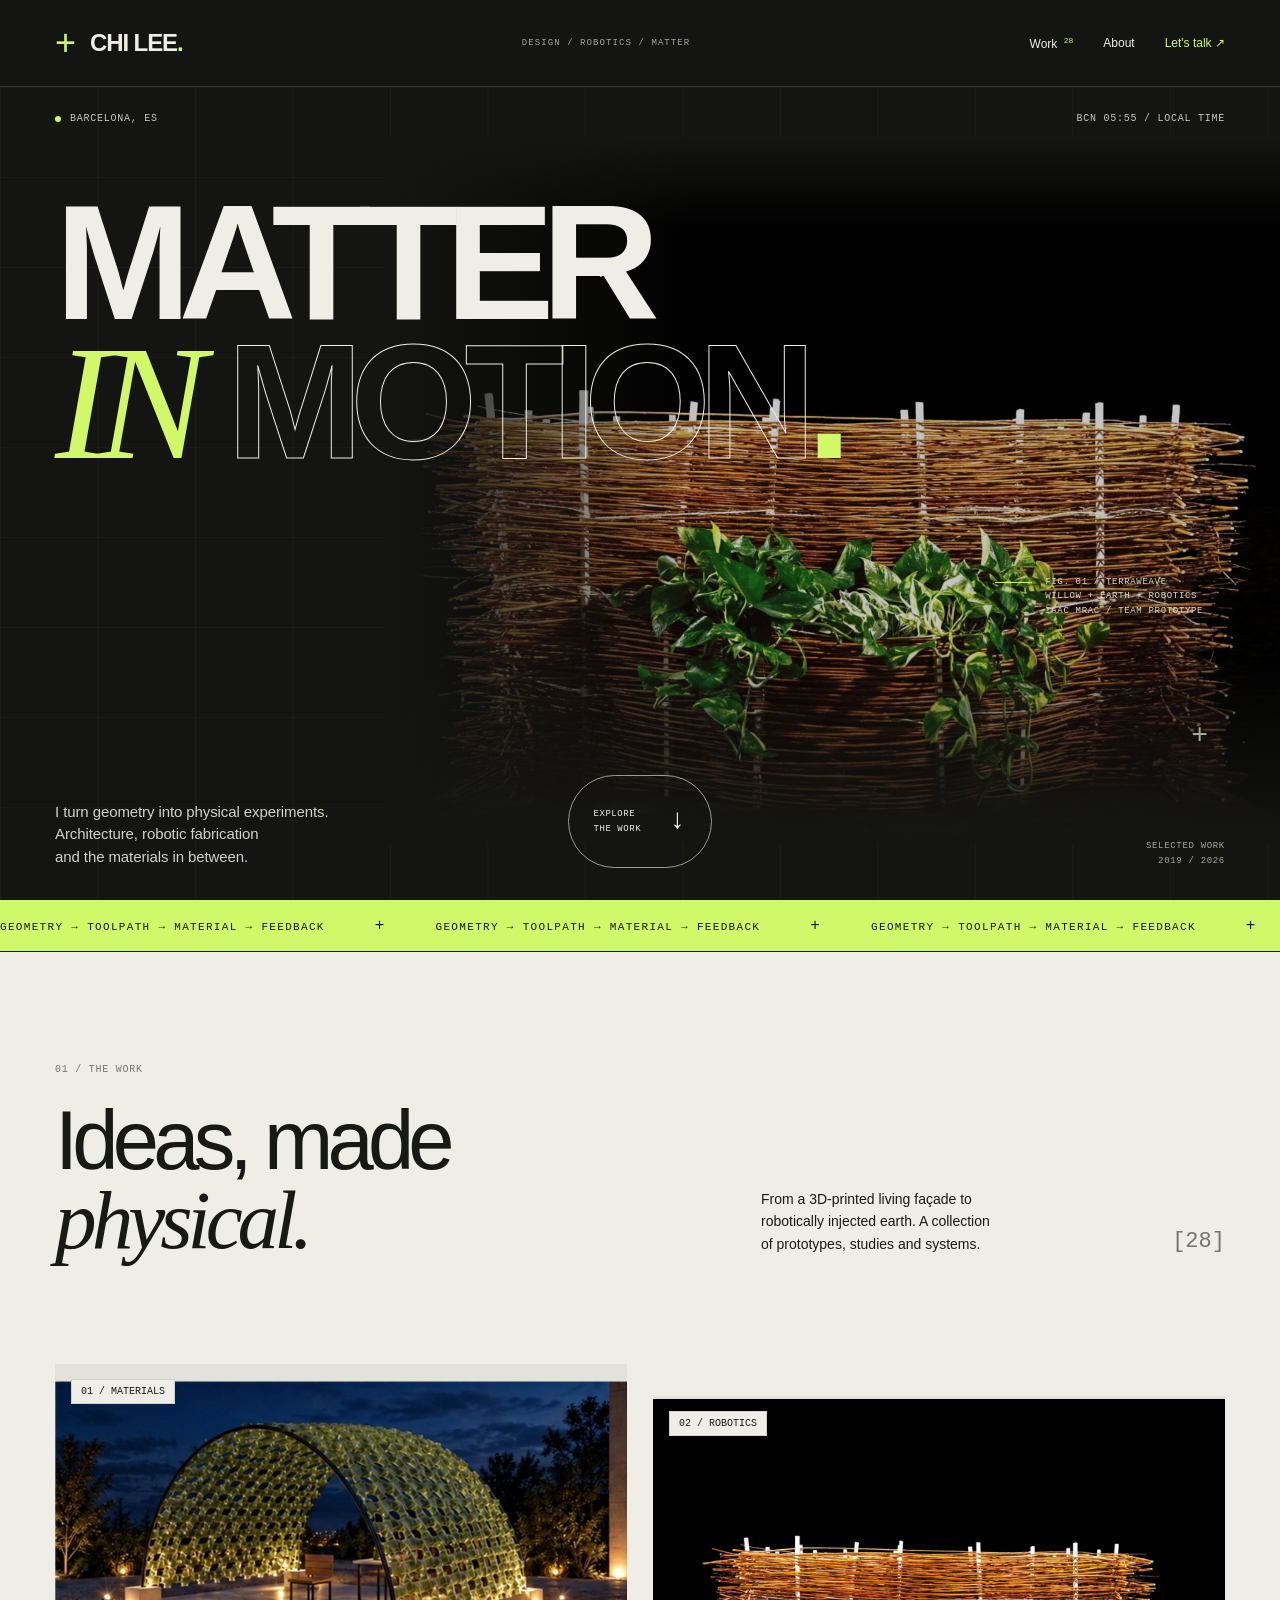
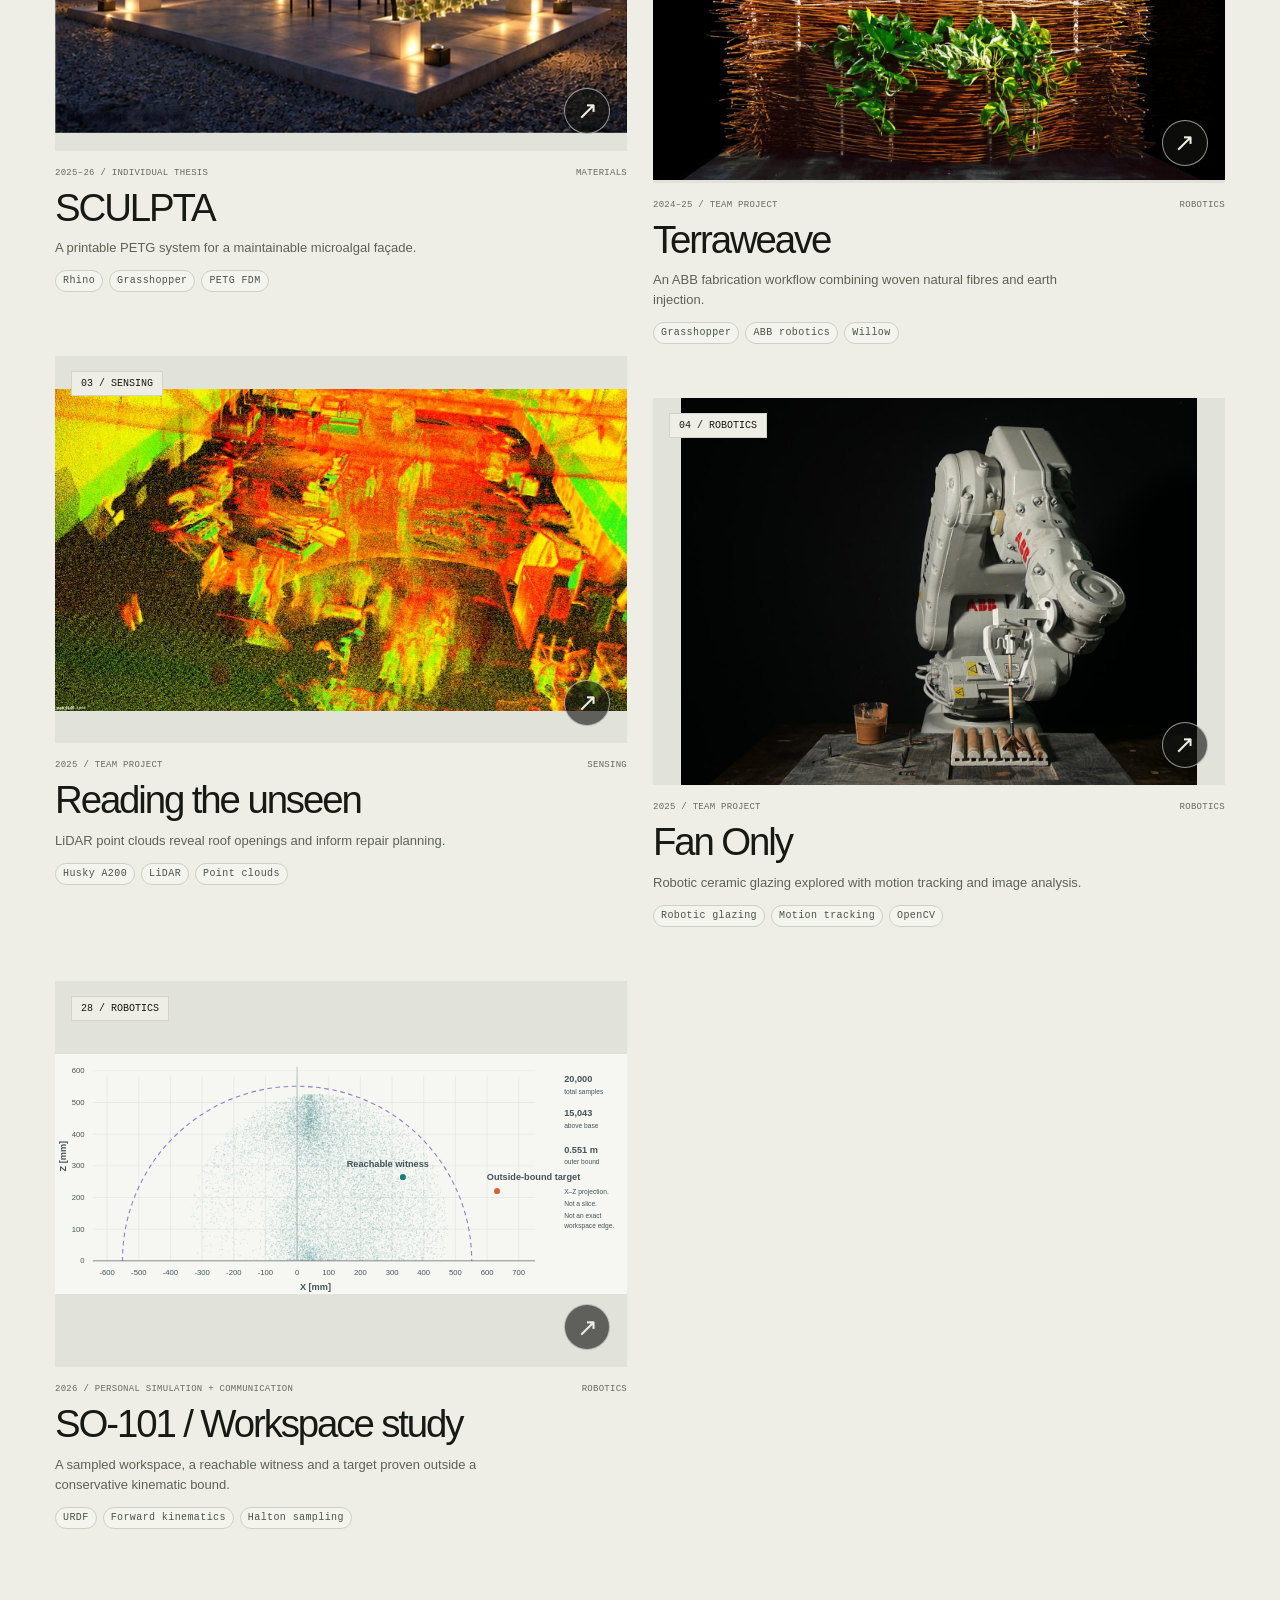
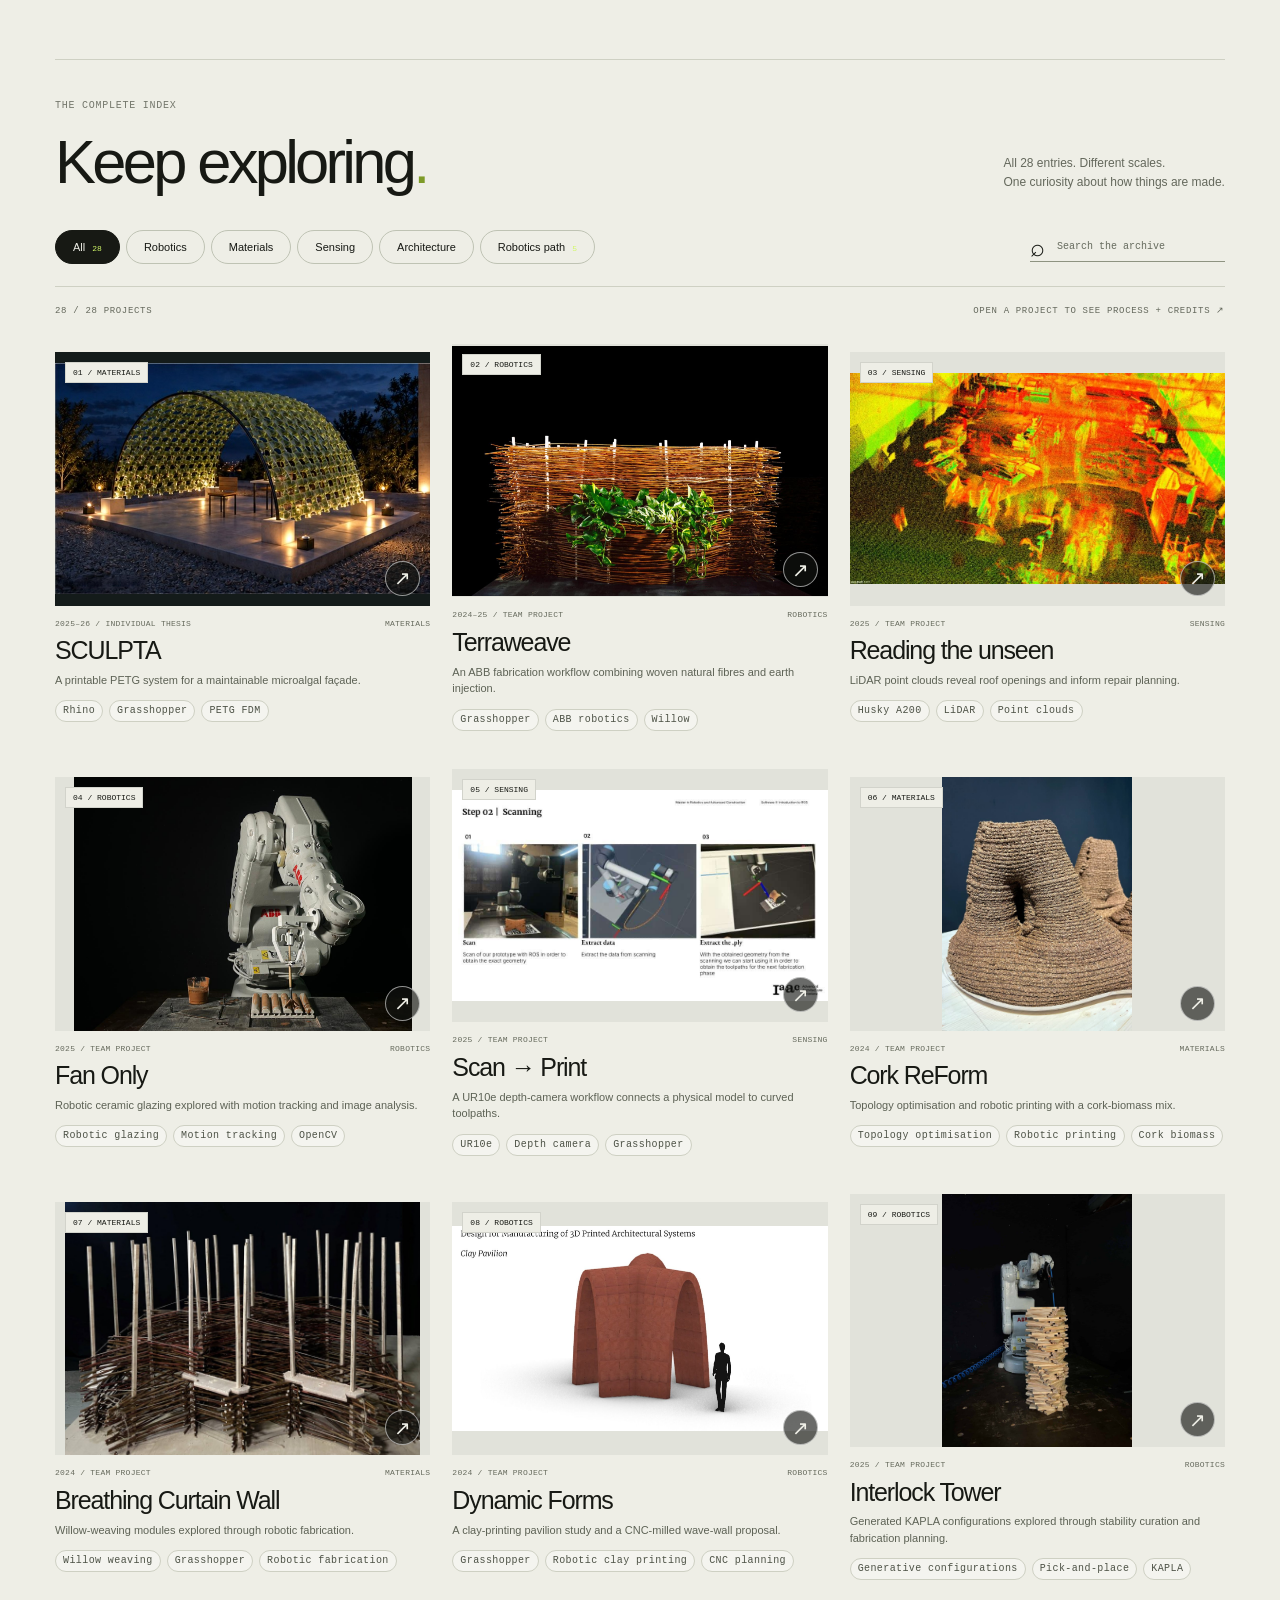
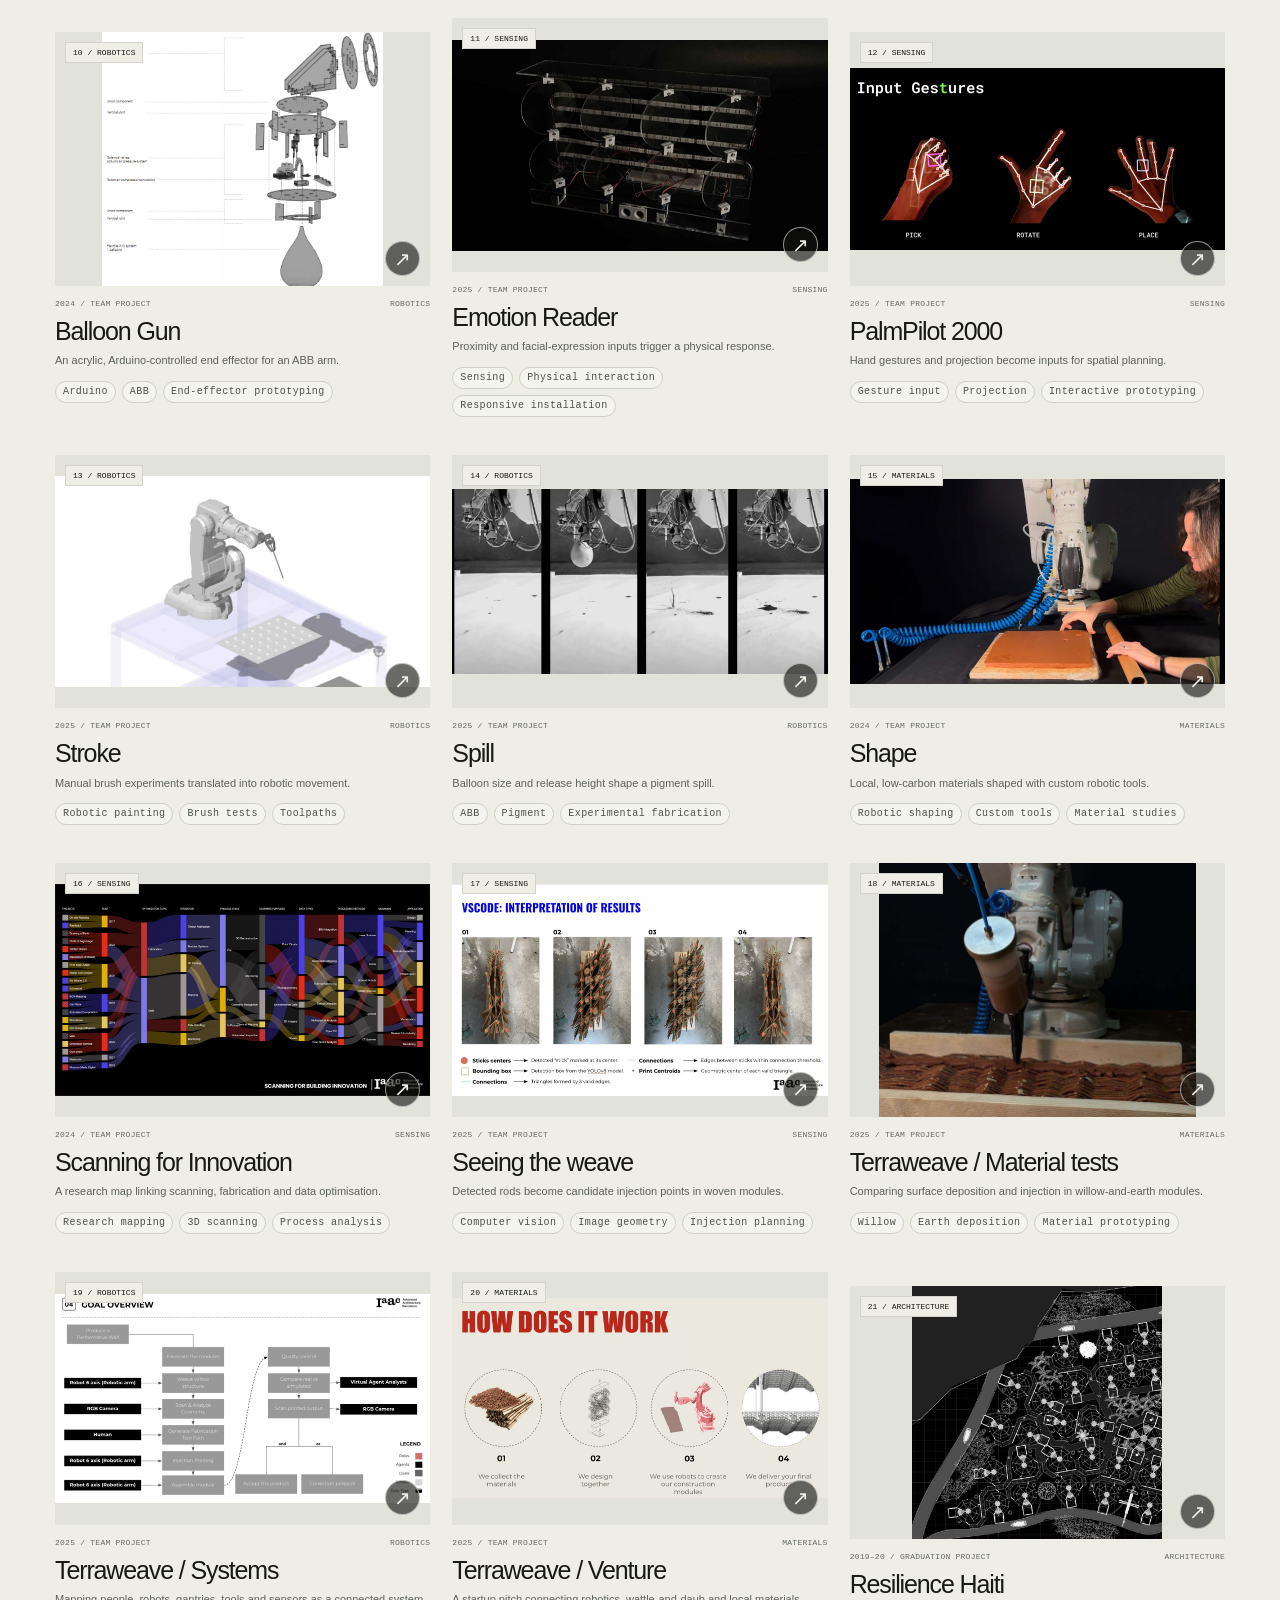
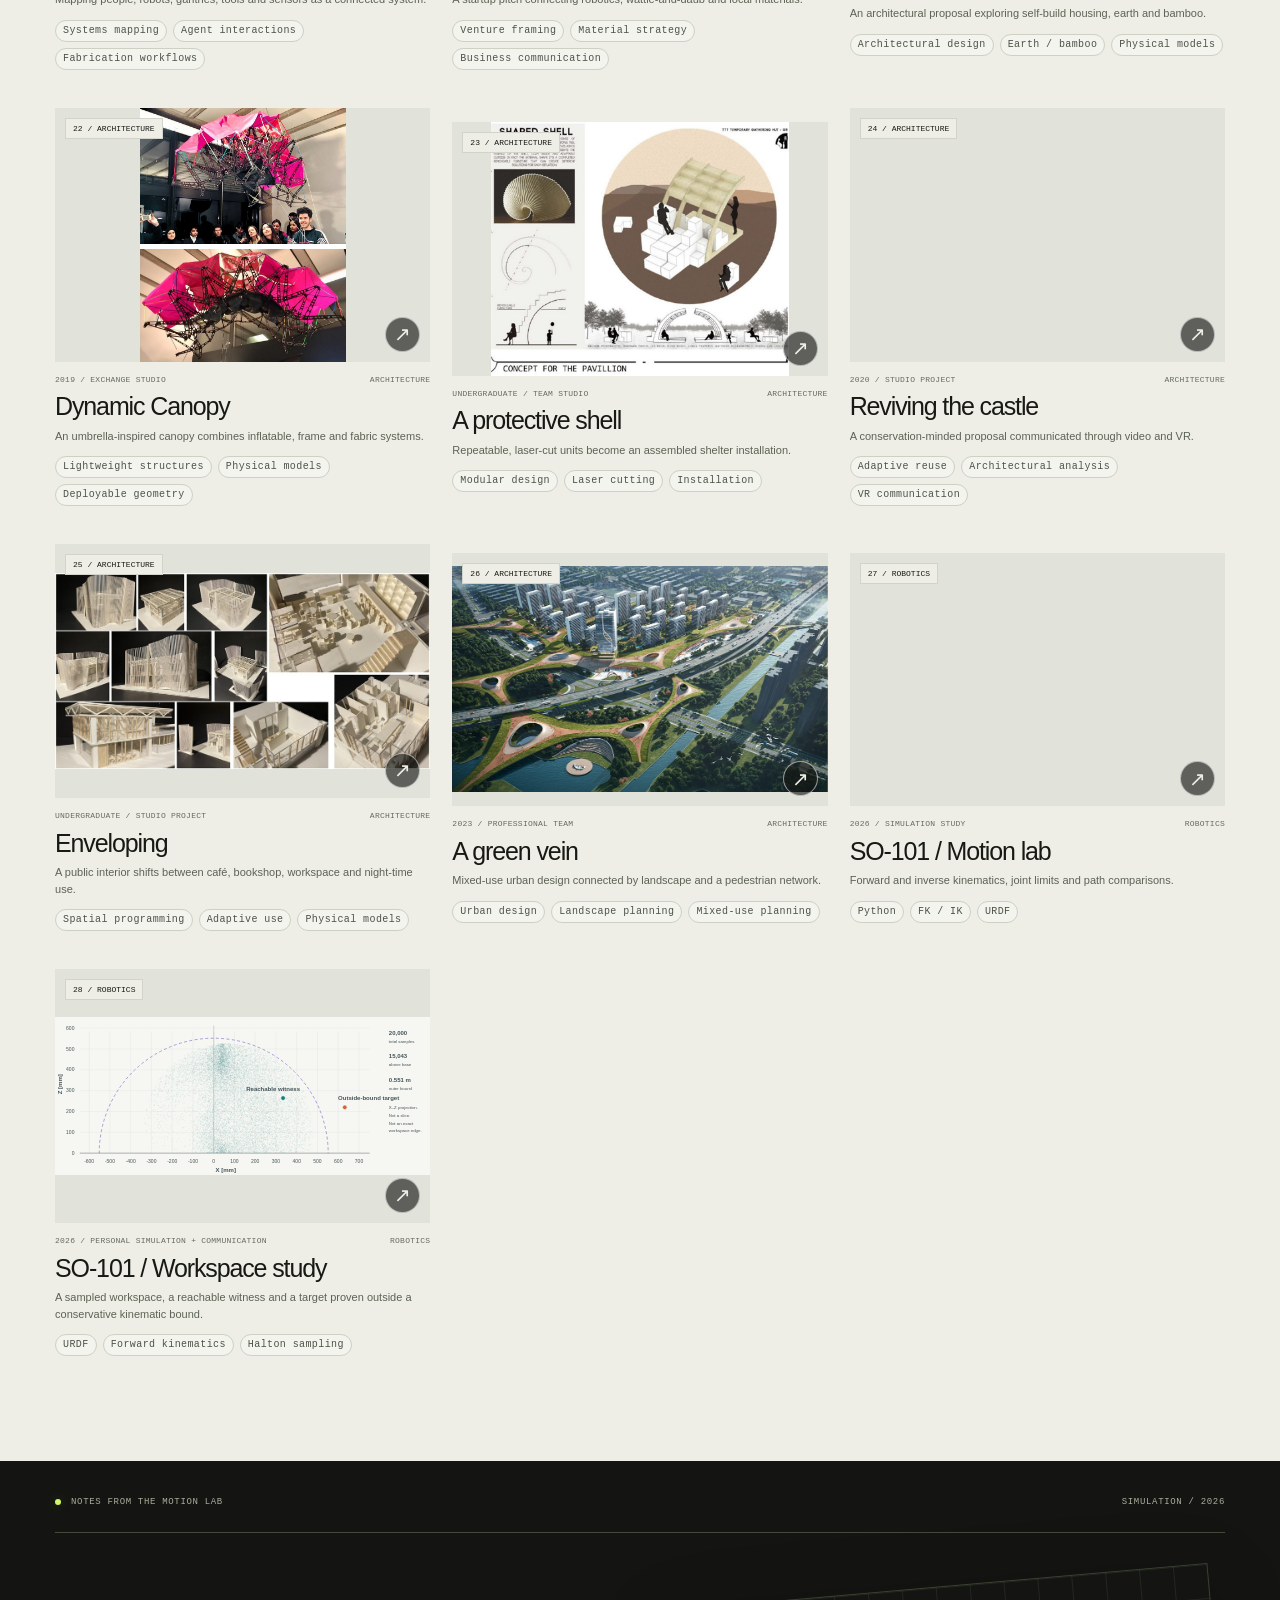
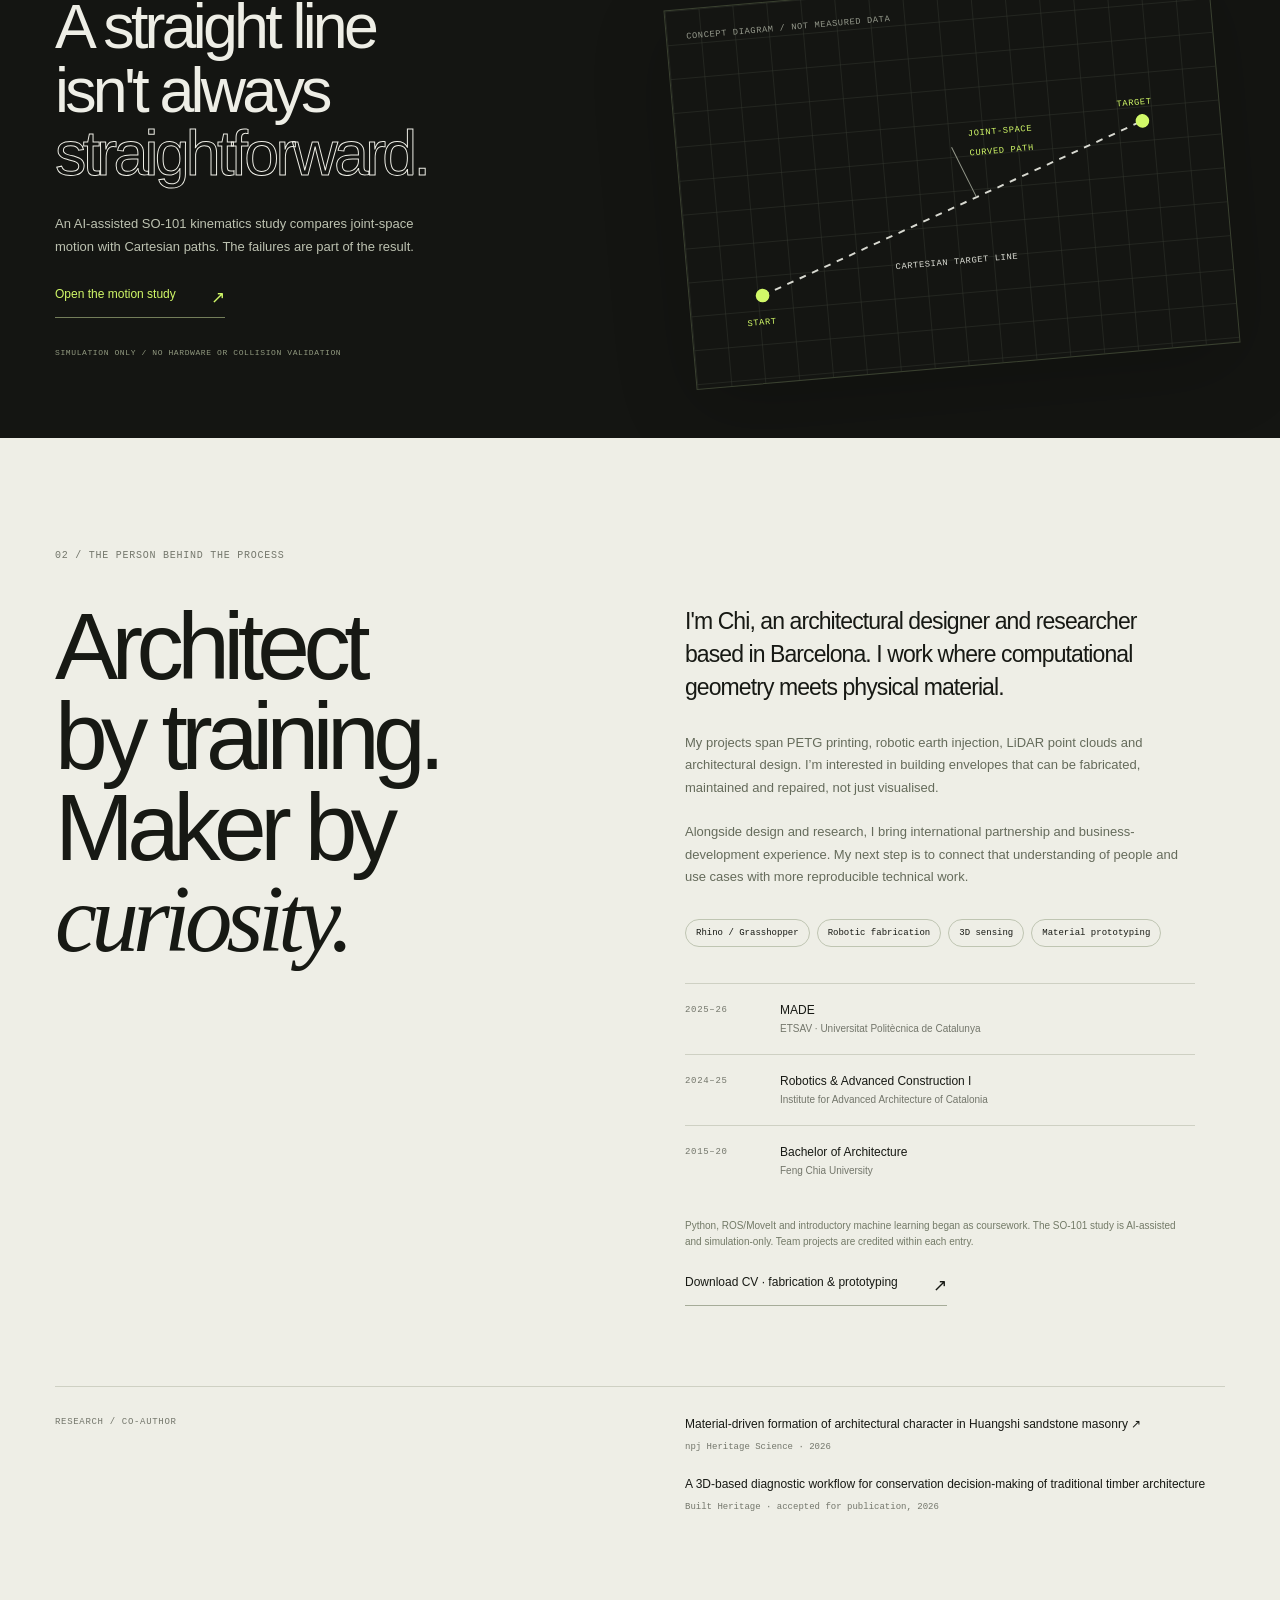
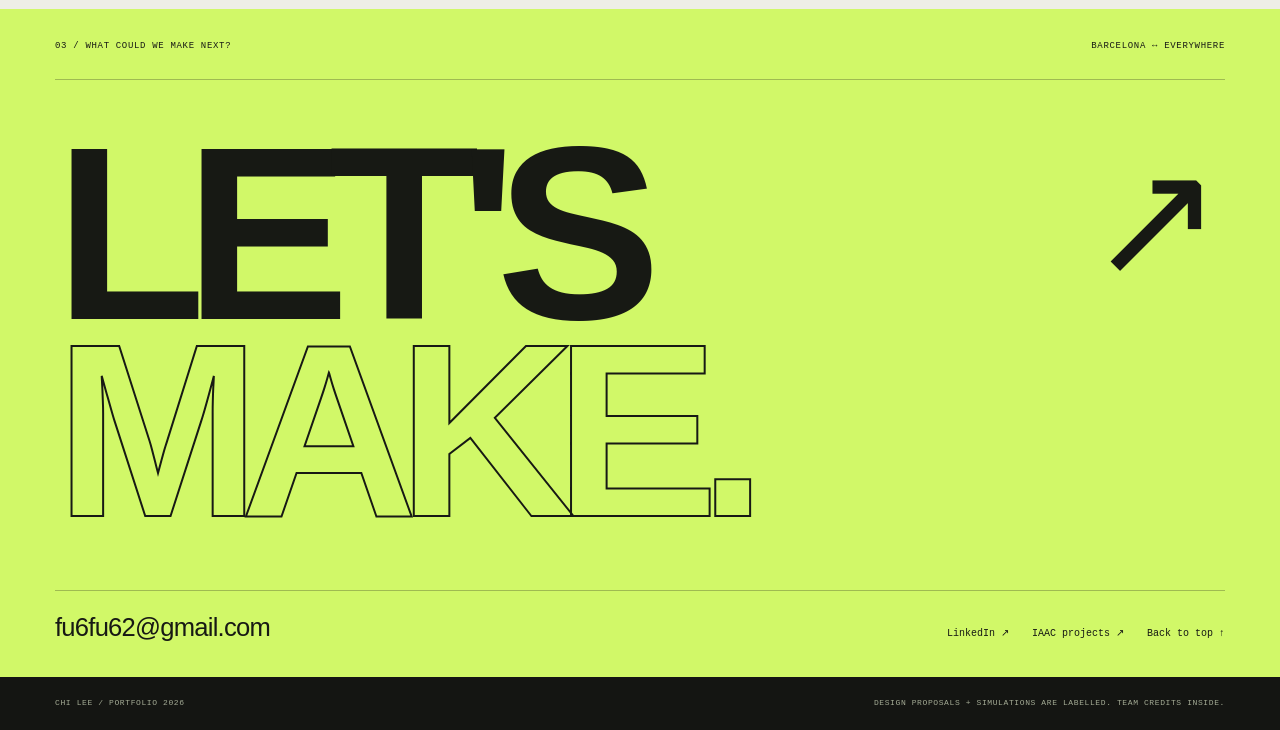
==== preview-v11.html @ 968db52f "Add v11 layout preview (not live)" ====
<!doctype html>
<html lang="en">
<head><meta name="robots" content="noindex">
<meta charset="utf-8">
<meta name="viewport" content="width=device-width,initial-scale=1">
<meta name="theme-color" content="#141512">
<meta name="description" content="Chi Lee is a Barcelona-based architectural designer and researcher working across robotic fabrication, computational design, 3D sensing and material experiments.">
<title>Chi Lee | Matter in Motion</title>
<link rel="icon" href="assets/favicon.svg" type="image/svg+xml">
<link rel="stylesheet" href="style-v11.css">
<script src="projects.js" defer></script>
<script src="app-v11.js" defer></script>
</head>
<body>
<a class="skip" href="#work">Skip to projects</a>
<header class="site-header">
<a class="wordmark" href="#top" aria-label="Chi Lee, back to top"><span class="brand-mark" aria-hidden="true">+</span> CHI LEE<span class="brand-dot">.</span></a>
<span class="header-discipline">DESIGN / ROBOTICS / MATTER</span>
<nav aria-label="Main navigation"><a href="#work">Work <sup>28</sup></a><a href="#about">About</a><a href="#contact" class="nav-contact">Let's talk <span aria-hidden="true">↗</span></a></nav>
</header>
<main>
<section class="hero" id="top" aria-labelledby="hero-title">
<div class="hero-grid" aria-hidden="true"></div>
<div class="hero-topline mono"><span><i class="status-dot"></i> BARCELONA, ES</span><span id="local-clock">COMPUTATIONAL / PHYSICAL</span></div>
<div class="hero-visual"><img src="assets/tw_model.jpg" alt="Terraweave physical prototype: woven willow scaffold filled with earthen deposits" fetchpriority="high" width="1600" height="1066"><span class="image-cross cross-a" aria-hidden="true">+</span><span class="image-cross cross-b" aria-hidden="true">+</span></div>
<h1 id="hero-title">MATTER<br><span class="hero-middle">IN</span> <span class="outline-type">MOTION</span><span class="title-point">.</span></h1>
<div class="hero-caption mono"><span class="caption-rule"></span><span>FIG. 01 / TERRAWEAVE<br>WILLOW + EARTH + ROBOTICS<br>IAAC MRAC / TEAM PROTOTYPE</span></div>
<div class="hero-bottom"><p>I turn geometry into physical experiments.<br>Architecture, robotic fabrication<br>and the materials in between.</p><a class="round-link" href="#work" aria-label="Explore selected work"><span>EXPLORE<br>THE WORK</span><span class="round-arrow" aria-hidden="true">↓</span></a><span class="hero-index mono">SELECTED WORK<br>2019 / 2026</span></div>
</section>
<div class="ticker" aria-hidden="true"><div>GEOMETRY → TOOLPATH → MATERIAL → FEEDBACK <span>+</span> GEOMETRY → TOOLPATH → MATERIAL → FEEDBACK <span>+</span> GEOMETRY → TOOLPATH → MATERIAL → FEEDBACK <span>+</span></div></div>
<section class="work-section" id="work" aria-labelledby="work-title">
<div class="section-heading"><div><span class="section-kicker mono">01 / THE WORK</span><h2 id="work-title">Ideas, made<br><span class="serif-word">physical.</span></h2></div><p>From a 3D-printed living façade to<br>robotically injected earth. A collection<br>of prototypes, studies and systems.</p><span class="section-number" aria-hidden="true">[28]</span></div>
<div class="featured-grid" id="featured-grid" aria-label="Featured projects"></div>
<div class="archive-heading"><div><span class="section-kicker mono">THE COMPLETE INDEX</span><h3>Keep exploring<span class="acid-text">.</span></h3></div><p>All 28 entries. Different scales.<br>One curiosity about how things are made.</p></div>
<div class="archive-toolbar"><div class="filters" role="group" aria-label="Filter projects by discipline"><button type="button" data-filter="All" aria-pressed="true">All <span>28</span></button><button type="button" data-filter="Robotics" aria-pressed="false">Robotics</button><button type="button" data-filter="Materials" aria-pressed="false">Materials</button><button type="button" data-filter="Sensing" aria-pressed="false">Sensing</button><button type="button" data-filter="Architecture" aria-pressed="false">Architecture</button><button type="button" data-filter="RoboticsPath" aria-pressed="false">Robotics path <span>5</span></button></div><label class="search"><span aria-hidden="true">⌕</span><span class="sr-only">Search project titles, tools or descriptions</span><input id="project-search" type="search" placeholder="Search the archive" autocomplete="off"></label></div>
<div class="result-meta mono"><span id="result-count" role="status" aria-live="polite">28 PROJECTS</span><span>OPEN A PROJECT TO SEE PROCESS + CREDITS ↗</span></div>
<div class="archive-grid" id="archive-grid" aria-label="All projects"></div><p class="empty-state" id="empty-state" hidden>No matching projects. Try a different material, tool or title.</p>
</section>
<section class="lab-section" aria-labelledby="lab-title"><div class="lab-top mono"><span><i class="status-dot"></i> NOTES FROM THE MOTION LAB</span><span>SIMULATION / 2026</span></div><div class="lab-layout"><div><h2 id="lab-title">A straight line<br>isn't always<br><span class="outline-type">straightforward.</span></h2><p>An AI-assisted SO-101 kinematics study compares joint-space motion with Cartesian paths. The failures are part of the result.</p><button class="text-link light-link" type="button" data-project="so101">Open the motion study <span aria-hidden="true">↗</span></button><span class="lab-note mono">SIMULATION ONLY / NO HARDWARE OR COLLISION VALIDATION</span></div><div class="lab-graphic"><svg viewBox="0 0 560 390" role="img" aria-labelledby="motion-graphic-title"><title id="motion-graphic-title">Illustrative comparison of a curved path and a straight target path, not measured robot data</title><defs><pattern id="lab-grid" width="35" height="35" patternUnits="userSpaceOnUse"><path d="M 35 0 L 0 0 0 35" fill="none" stroke="#32362d" stroke-width="1"/></pattern></defs><rect width="560" height="390" fill="url(#lab-grid)"/><path d="M75 300 Q240 40 480 155" fill="none" stroke="#d1f868" stroke-width="3" class="draw-path"/><path d="M75 300 L480 155" fill="none" stroke="#d8d9d1" stroke-width="2" stroke-dasharray="7 7"/><circle cx="75" cy="300" r="7" fill="#d1f868"/><circle cx="480" cy="155" r="7" fill="#d1f868"/><text x="57" y="330" fill="#d1f868">START</text><text x="455" y="138" fill="#d1f868">TARGET</text><path d="M282 165 L303 218" fill="none" stroke="#94988b" stroke-width="1"/><text x="300" y="155" fill="#d1f868">JOINT-SPACE</text><text x="300" y="175" fill="#d1f868">CURVED PATH</text><text x="214" y="285" fill="#d8d9d1">CARTESIAN TARGET LINE</text><text x="20" y="30" fill="#94988b">CONCEPT DIAGRAM / NOT MEASURED DATA</text></svg></div></div></section>
<section class="about-section" id="about" aria-labelledby="about-title"><span class="section-kicker mono">02 / THE PERSON BEHIND THE PROCESS</span><div class="about-layout"><h2 id="about-title">Architect<br>by training.<br>Maker by<br><span class="serif-word">curiosity.</span></h2><div class="about-copy"><p class="about-lead">I'm Chi, an architectural designer and researcher based in Barcelona. I work where computational geometry meets physical material.</p><p>My projects span PETG printing, robotic earth injection, LiDAR point clouds and architectural design. I’m interested in building envelopes that can be fabricated, maintained and repaired, not just visualised.</p><p>Alongside design and research, I bring international partnership and business-development experience. My next step is to connect that understanding of people and use cases with more reproducible technical work.</p><div class="method-tags"><span>Rhino / Grasshopper</span><span>Robotic fabrication</span><span>3D sensing</span><span>Material prototyping</span></div><div class="education"><div><span class="mono">2025–26</span><span>MADE<br><small>ETSAV · Universitat Politècnica de Catalunya</small></span></div><div><span class="mono">2024–25</span><span>Robotics & Advanced Construction I<br><small>Institute for Advanced Architecture of Catalonia</small></span></div><div><span class="mono">2015–20</span><span>Bachelor of Architecture<br><small>Feng Chia University</small></span></div></div><p class="scope-note">Python, ROS/MoveIt and introductory machine learning began as coursework. The SO-101 study is AI-assisted and simulation-only. Team projects are credited within each entry.</p><a class="text-link" href="downloads/Chi-Lee-CV.pdf" download="Chi-Lee-CV.pdf">Download CV · fabrication & prototyping <span aria-hidden="true">↗</span></a></div></div><div class="research-line"><span class="mono">RESEARCH / CO-AUTHOR</span><div><a href="https://doi.org/10.1038/s40494-026-02897-7" target="_blank" rel="noopener noreferrer">Material-driven formation of architectural character in Huangshi sandstone masonry <span aria-hidden="true">↗</span></a><small>npj Heritage Science · 2026</small><p>A 3D-based diagnostic workflow for conservation decision-making of traditional timber architecture</p><small>Built Heritage · accepted for publication, 2026</small></div></div></section>
<section class="contact-section" id="contact" aria-labelledby="contact-title"><div class="contact-top mono"><span>03 / WHAT COULD WE MAKE NEXT?</span><span>BARCELONA ↔ EVERYWHERE</span></div><a href="mailto:fu6fu62@gmail.com" class="contact-title" id="contact-title">LET'S<br><span class="contact-outline">MAKE.</span><span class="contact-arrow" aria-hidden="true">↗</span></a><div class="contact-bottom"><a href="mailto:fu6fu62@gmail.com">fu6fu62@gmail.com</a><div><a href="https://www.linkedin.com/in/chi-l-589166229/" target="_blank" rel="noopener noreferrer">LinkedIn ↗</a><a href="https://blog.iaac.net/user/chi.lee/" target="_blank" rel="noopener noreferrer">IAAC projects ↗</a><a href="#top">Back to top ↑</a></div></div></section>
</main>
<footer class="site-footer mono"><span>CHI LEE / PORTFOLIO 2026</span><span>DESIGN PROPOSALS + SIMULATIONS ARE LABELLED. TEAM CREDITS INSIDE.</span></footer>
<dialog id="project-dialog" role="dialog" aria-modal="true" class="project-dialog" aria-labelledby="dialog-title"><div class="dialog-nav"><span class="mono" id="dialog-index">PROJECT / 01</span><div><button id="project-prev" type="button" aria-label="Previous project">←</button><button id="project-next" type="button" aria-label="Next project">→</button><button id="dialog-close" type="button" aria-label="Close project">CLOSE <span aria-hidden="true">×</span></button></div></div><article id="project-content"></article></dialog>
<noscript><div class="noscript-note">This portfolio's searchable project catalogue uses JavaScript. You can also <a href="https://blog.iaac.net/user/chi.lee/">browse the IAAC project archive</a>.</div></noscript>
<dialog id="image-viewer" class="image-viewer" aria-labelledby="viewer-title"><div class="viewer-layout"><header class="viewer-toolbar"><h2 id="viewer-title">FULL IMAGE</h2><div class="viewer-actions"><button type="button" id="viewer-zoom" aria-pressed="false">Zoom in</button><a id="viewer-original" href="#" target="_blank" rel="noopener">Open image ↗</a><button type="button" id="viewer-close" aria-label="Close full image">Close ×</button></div></header><div id="viewer-stage" class="viewer-stage"><img id="viewer-image" alt=""></div><p class="viewer-caption"><span id="viewer-caption"></span><br><span class="viewer-hint">Full source image · Zoom to inspect details · Escape to close</span></p></div></dialog>
</body>
</html>
---- style-v11.css ----
@charset "UTF-8";
:root{--ink:#171914;--paper:#eeeee6;--muted:#73766b;--line:#ced0c3;--acid:#d1f868;--dark:#141512;--mono:'SFMono-Regular',Consolas,'Liberation Mono',monospace;--sans:Arial,Helvetica,sans-serif;--pad:clamp(22px,4.3vw,82px)}
*{box-sizing:border-box}html{scroll-behavior:smooth;scroll-padding-top:86px}body{margin:0;background:var(--paper);color:var(--ink);font-family:var(--sans);-webkit-font-smoothing:antialiased}body.modal-open{overflow:hidden}button,input,a{-webkit-tap-highlight-color:transparent}button,input{font:inherit}button,a{touch-action:manipulation}button{cursor:pointer}a{color:inherit;text-decoration:none}button{color:inherit}img{display:block;max-width:100%}button:focus-visible,a:focus-visible,input:focus-visible{outline:3px solid #709b17;outline-offset:5px}.mono{font-family:var(--mono);font-size:10px;line-height:1.6;letter-spacing:.075em}.sr-only{position:absolute;width:1px;height:1px;margin:-1px;padding:0;border:0;overflow:hidden;clip:rect(0,0,0,0);white-space:nowrap}.skip{position:fixed;left:20px;top:-60px;z-index:1000;padding:15px;background:var(--acid)}.skip:focus{top:15px}
.site-header{position:relative;z-index:20;display:flex;align-items:center;justify-content:space-between;padding:22px var(--pad);height:87px;color:var(--paper);background:var(--dark);border-bottom:1px solid #34362e}.wordmark{font-weight:800;font-size:24px;letter-spacing:-1.1px;display:flex;align-items:center;gap:7px}.brand-mark{font-size:36px;font-weight:400;line-height:.6;margin-right:8px;color:var(--acid)}.brand-dot{color:var(--acid);margin-left:-7px}.header-discipline{font-family:var(--mono);font-size:9px;letter-spacing:.12em;color:#a4a798}.site-header nav{display:flex;align-items:center;gap:30px;font-size:12px}.site-header nav a{position:relative;padding:5px 0}.site-header nav a:after{content:'';position:absolute;left:0;right:0;bottom:-3px;height:1px;background:currentColor;transform:scaleX(0);transform-origin:left;transition:transform .25s}.site-header nav a:hover:after{transform:scaleX(1)}.site-header sup{font-family:var(--mono);color:var(--acid);font-size:8px;top:-.5em;margin-left:3px}.nav-contact{color:var(--acid)}
.hero{position:relative;isolation:isolate;min-height:720px;height:calc(100svh - 87px);max-height:1080px;overflow:hidden;background:var(--dark);color:var(--paper);padding:24px var(--pad) 32px;display:flex;flex-direction:column}.hero-grid{position:absolute;inset:0;z-index:-3;background-image:linear-gradient(to right,#999d7b0d 1px,transparent 1px),linear-gradient(to bottom,#999d7b0b 1px,transparent 1px);background-size:calc((100vw - var(--pad)*2)/12) 90px;pointer-events:none}.hero-topline{display:flex;justify-content:space-between;color:#c6c9bb;position:relative;z-index:3}.hero-topline>span:first-child{display:flex;align-items:center;gap:9px}.status-dot{display:inline-block;width:6px;height:6px;background:var(--acid);border-radius:50%;box-shadow:0 0 12px #d1f86830}.hero-visual{position:absolute;z-index:-2;width:74%;height:87%;right:-4%;top:6%;overflow:hidden}.hero-visual:after{content:'';position:absolute;inset:0;background:linear-gradient(90deg,var(--dark),transparent 33%),linear-gradient(0deg,var(--dark),transparent 27%,transparent 87%,var(--dark));pointer-events:none}.hero-visual img{width:100%;height:100%;object-fit:cover;object-position:60% center;filter:brightness(.78) saturate(.75);mix-blend-mode:screen;animation:image-arrive 1.3s ease both}.image-cross{position:absolute;z-index:2;font-family:var(--mono);font-weight:300;font-size:28px;color:#a5ad8d}.cross-a{top:17%;left:22%}.cross-b{bottom:13%;right:13%}.hero h1{font-size:clamp(86px,12.8vw,207px);line-height:.85;font-weight:700;letter-spacing:-.08em;margin:clamp(58px,7.3vh,100px) 0 0;max-width:100%;position:relative;z-index:1;animation:type-arrive .9s cubic-bezier(.2,.7,.1,1) both}.hero-middle{color:var(--acid);font-family:Georgia,'Times New Roman',serif;font-weight:400;letter-spacing:-.075em;font-style:italic}.outline-type{-webkit-text-stroke:1px var(--paper);color:transparent}.title-point{color:var(--acid);margin-left:.02em}.hero-caption{display:flex;gap:13px;align-items:flex-start;position:absolute;right:6%;top:60%;font-size:9px;color:#d8dacd;z-index:2}.caption-rule{height:1px;width:37px;background:var(--acid);margin-top:7px}.hero-bottom{position:relative;margin-top:auto;display:grid;grid-template-columns:1fr 1fr 1fr;align-items:end;padding-top:44px;z-index:3}.hero-bottom p{margin:0;font-size:15px;line-height:1.5;letter-spacing:-.1px;color:#d1d3c7}.round-link{display:flex;justify-content:space-between;align-items:center;justify-self:center;gap:28px;padding:23px 25px;border:1px solid #9a9e88;border-radius:60px;font-family:var(--mono);font-size:9px;line-height:1.6;letter-spacing:.06em;transition:background .25s,color .25s,transform .25s}.round-link:hover{background:var(--acid);color:var(--ink);border-color:var(--acid);transform:translateY(-4px)}.round-arrow{font-size:28px}.hero-index{justify-self:end;text-align:right;font-size:9px;color:#a4a798}.ticker{background:var(--acid);border-top:1px solid var(--acid);border-bottom:1px solid var(--ink);overflow:hidden;padding:16px 0;white-space:nowrap;font-family:var(--mono);font-size:11px;letter-spacing:.12em}.ticker>div{width:max-content;animation:marquee 32s linear infinite}.ticker span{padding:0 42px;font-size:16px}
.work-section{padding:110px var(--pad) 105px}.section-heading{display:grid;grid-template-columns:1fr 1fr auto;gap:35px;align-items:end;margin-bottom:52px}.section-kicker{display:block;color:var(--muted);margin-bottom:23px}.section-heading h2{font-size:clamp(53px,6.5vw,104px);font-weight:500;letter-spacing:-.07em;line-height:.95;margin:0}.serif-word{font-family:Georgia,'Times New Roman',serif;font-style:italic;font-weight:400;letter-spacing:-.06em}.section-heading p{font-size:14px;line-height:1.6;margin:0 0 5px;justify-self:center}.section-number{font-family:var(--mono);font-size:22px;color:var(--muted);align-self:end;padding-bottom:6px}.featured-grid{display:grid;grid-template-columns:1fr 1fr;gap:54px 26px}.project-card{border:0;padding:0;background:none;text-align:left;width:100%;display:block}.project-card .card-media{position:relative;overflow:hidden;background:#dedfd4;aspect-ratio:1.48}.project-card .card-media img{width:100%;height:100%;object-fit:cover;transition:transform .7s cubic-bezier(.2,.65,.2,1),filter .7s}.project-card:hover .card-media img{transform:scale(1.045)}.project-card:focus-visible{outline-offset:7px}.featured-grid .project-card:nth-child(2){margin-top:84px}.featured-grid .project-card:nth-child(3){margin-top:-84px}.featured-grid .project-card:first-child .card-media{aspect-ratio:1.13}.featured-grid .project-card:nth-child(2) .card-media{aspect-ratio:1.48}.featured-grid .project-card:nth-child(3) .card-media{aspect-ratio:1.48}.featured-grid .project-card:nth-child(4) .card-media{aspect-ratio:1.13}.card-index{position:absolute;left:16px;top:15px;font-family:var(--mono);font-size:10px;background:var(--paper);padding:6px 9px;border:1px solid #17191420;color:var(--ink)}.card-open{position:absolute;right:17px;bottom:17px;border:1px solid #ffffff8c;border-radius:50%;width:46px;height:46px;display:grid;place-items:center;background:#141512a1;color:var(--paper);font-size:25px;transition:background .25s,color .25s,transform .25s}.project-card:hover .card-open{background:var(--acid);border-color:var(--acid);color:var(--ink);transform:rotate(45deg)}.card-meta{display:flex;justify-content:space-between;gap:12px;font-family:var(--mono);font-size:9px;letter-spacing:.03em;text-transform:uppercase;color:#666a5d;margin:15px 0 7px;line-height:1.6}.card-title{font-size:clamp(26px,3vw,45px);font-weight:500;letter-spacing:-.055em;line-height:1.1;margin:0}.card-description{font-size:13px;line-height:1.55;margin:9px 0 0;max-width:440px;color:#5d6255}.featured-grid .project-card[data-project="anomaly-detection"] img{object-position:center}.archive-heading{display:flex;justify-content:space-between;align-items:end;margin:130px 0 38px;border-top:1px solid var(--line);padding-top:38px}.archive-heading h3{font-size:clamp(35px,4.8vw,64px);font-weight:500;line-height:1;letter-spacing:-.06em;margin:0}.archive-heading .section-kicker{margin-bottom:17px}.archive-heading p{font-size:12px;line-height:1.6;color:#64685c;margin:0}.acid-text{color:#7e9b29}.archive-toolbar{display:flex;justify-content:space-between;gap:20px;align-items:center;padding-bottom:22px;border-bottom:1px solid var(--line)}.filters{display:flex;gap:6px;flex-wrap:wrap}.filters button{border:1px solid #bfc3b4;border-radius:40px;background:transparent;padding:10px 17px;font-size:11px;transition:background .2s,color .2s,border-color .2s;white-space:nowrap}.filters button:hover{border-color:var(--ink)}.filters button[aria-pressed="true"]{background:var(--ink);color:var(--paper);border-color:var(--ink)}.filters button span{font-family:var(--mono);font-size:8px;margin-left:4px;color:var(--acid)}.search{display:flex;align-items:center;gap:10px;border-bottom:1px solid #8e9381;padding:8px 0;min-width:180px}.search>span:first-child{font-size:25px;line-height:12px}.search input{border:0;background:transparent;width:170px;font-family:var(--mono);font-size:10px;outline-offset:8px;border-radius:0;color:var(--ink)}.search input::placeholder{color:#666b5e}.result-meta{display:flex;justify-content:space-between;color:#64685c;font-size:9px;margin:17px 0 25px;gap:15px}.archive-grid{display:grid;grid-template-columns:repeat(3,minmax(0,1fr));gap:38px 22px}.archive-grid .card-title{font-size:25px;letter-spacing:-.045em}.archive-grid .card-description{font-size:11px;line-height:1.5;margin-top:7px}.archive-grid .card-media{aspect-ratio:1.48}.archive-grid .card-meta{font-size:8px;margin-top:12px}.archive-grid .card-open{width:35px;height:35px;font-size:20px;right:10px;bottom:10px}.archive-grid .card-index{font-size:8px;top:10px;left:10px;padding:5px 7px}.empty-state{padding:60px 0;color:var(--muted)}.empty-state[hidden]{display:none}
.lab-section{background:var(--dark);color:var(--paper);padding:34px var(--pad) 70px;overflow:hidden}.lab-top{display:flex;justify-content:space-between;border-bottom:1px solid #45493c;padding-bottom:23px;color:#a9ae9b;font-size:9px;gap:20px}.lab-top>span:first-child{display:flex;align-items:center;gap:10px}.lab-layout{display:grid;grid-template-columns:1.05fr 1fr;gap:50px;align-items:center;margin-top:53px}.lab-layout h2{font-size:clamp(38px,4.9vw,76px);font-weight:500;letter-spacing:-.06em;line-height:1.02;margin:0 0 27px}.lab-layout p{font-size:13px;line-height:1.7;color:#bdc2b1;max-width:360px;margin-bottom:26px}.text-link{padding:0 0 9px;background:none;border:0;border-bottom:1px solid #a6ac99;display:inline-flex;justify-content:space-between;gap:35px;font-size:12px;transition:gap .2s}.text-link:hover{gap:48px}.text-link>span{font-size:17px}.light-link{color:var(--acid);border-color:#747e5a}.lab-note{display:block;margin-top:29px;font-size:8px;color:#929a80}.lab-graphic{transform:rotate(-5deg);border:1px solid #3a4130;box-shadow:0 20px 80px #0003}.lab-graphic svg{display:block;width:100%;height:auto}.lab-graphic text{font-family:var(--mono);font-size:9px;letter-spacing:.07em}.draw-path{stroke-dasharray:700;stroke-dashoffset:700;animation:draw-line 5s ease-in-out infinite}
.about-section{padding:110px var(--pad) 75px}.about-layout{display:grid;grid-template-columns:1fr 1fr;gap:90px;align-items:start;margin-top:37px}.about-layout h2{font-size:clamp(58px,7.4vw,112px);line-height:.96;font-weight:500;letter-spacing:-.07em;margin:0}.about-copy{max-width:510px;padding-top:4px}.about-copy p{font-size:13px;line-height:1.75;color:#656b5b;margin:0 0 21px}.about-copy .about-lead{font-size:23px;line-height:1.45;color:var(--ink);letter-spacing:-.04em;margin-bottom:27px}.method-tags{display:flex;gap:7px;flex-wrap:wrap;margin:30px 0 36px}.method-tags span{font-family:var(--mono);font-size:9px;border:1px solid #bfc5b2;border-radius:30px;padding:8px 10px}.education>div{display:grid;grid-template-columns:80px 1fr;gap:15px;border-top:1px solid var(--line);padding:17px 0;font-size:12px;line-height:1.5}.education .mono{font-size:9px;color:var(--muted);padding-top:2px}.education small{font-size:10px;color:var(--muted)}.about-copy .scope-note{font-size:10px;line-height:1.6;color:#737a67;margin:22px 0}.research-line{border-top:1px solid var(--line);display:grid;grid-template-columns:1fr 1fr;gap:90px;margin-top:80px;padding-top:28px}.research-line>.mono{font-size:9px;color:var(--muted)}.research-line a,.research-line p{font-size:12px;line-height:1.6;display:block;margin:0}.research-line a:hover{text-decoration:underline;text-underline-offset:4px}.research-line small{font-family:var(--mono);display:block;font-size:9px;color:var(--muted);margin:7px 0 20px;line-height:1.5}
.contact-section{background:var(--acid);padding:30px var(--pad) 35px;position:relative;overflow:hidden}.contact-top{display:flex;justify-content:space-between;border-bottom:1px solid #17191445;padding-bottom:25px;font-size:9px;gap:20px}.contact-title{display:block;position:relative;font-size:clamp(112px,19.3vw,300px);font-weight:700;letter-spacing:-.085em;line-height:.8;padding:55px 0 60px;max-width:100%}.contact-outline{color:transparent;-webkit-text-stroke:2px var(--ink);transition:color .35s}.contact-title:hover .contact-outline{color:var(--ink)}.contact-arrow{position:absolute;right:2%;top:15%;font-size:.65em;font-weight:400;transition:transform .35s}.contact-title:hover .contact-arrow{transform:translate(9px,-9px)}.contact-bottom{display:flex;justify-content:space-between;align-items:end;border-top:1px solid #17191445;padding-top:22px;gap:30px}.contact-bottom>a{font-size:clamp(15px,2vw,26px);letter-spacing:-.03em}.contact-bottom>div{display:flex;gap:23px;font-family:var(--mono);font-size:10px;line-height:1.6}.contact-bottom a:hover{text-decoration:underline;text-underline-offset:5px}.site-footer{display:flex;justify-content:space-between;padding:20px var(--pad);font-size:8px;background:var(--dark);color:#a5ac96;gap:25px;line-height:1.6}
.project-dialog{width:100%;height:100%;max-width:100%;max-height:100%;padding:0;margin:0;border:0;background:var(--paper);color:var(--ink);overflow-y:auto;overscroll-behavior:contain}.project-dialog::backdrop{background:#111c;backdrop-filter:blur(8px)}.dialog-nav{position:sticky;top:0;z-index:3;background:#eeeEE6f5;backdrop-filter:blur(15px);border-bottom:1px solid var(--line);padding:15px var(--pad);display:flex;justify-content:space-between;align-items:center}.dialog-nav>.mono{color:var(--muted);font-size:9px}.dialog-nav>div{display:flex;gap:7px}.dialog-nav button{min-width:38px;height:38px;border:1px solid #b9bfaa;background:none;font-size:17px}.dialog-nav #dialog-close{font-family:var(--mono);font-size:9px;padding:0 15px;display:flex;gap:16px;align-items:center}.dialog-nav #dialog-close span{font-family:var(--sans);font-size:25px;line-height:1}.dialog-nav button:hover{background:var(--ink);border-color:var(--ink);color:var(--acid)}.case-header{padding:65px var(--pad) 43px}.case-meta{display:flex;gap:13px;align-items:center;flex-wrap:wrap;font-family:var(--mono);font-size:9px;letter-spacing:.05em;text-transform:uppercase;color:var(--muted);margin-bottom:26px}.scope-badge{display:inline-block;background:var(--acid);color:var(--ink);padding:6px 9px}.case-header h2{font-size:clamp(49px,8.5vw,130px);font-weight:500;letter-spacing:-.065em;line-height:.97;margin:0;max-width:1200px;overflow-wrap:anywhere}.case-subtitle{font-size:clamp(18px,2.4vw,32px);font-family:Georgia,'Times New Roman',serif;font-style:italic;letter-spacing:-.025em;margin:22px 0 0;line-height:1.3}.case-cover{margin:0 var(--pad);background:#dce0d0}.case-cover img{width:100%;max-height:76vh;object-fit:contain}.case-cover figcaption,.case-gallery figcaption{font-family:var(--mono);font-size:9px;line-height:1.7;color:#666e59;padding:13px 0;background:var(--paper)}.case-body{padding:60px var(--pad) 65px;display:grid;grid-template-columns:1fr 1.25fr;gap:70px;max-width:1500px}.case-aside .mono{color:var(--muted);font-size:9px}.case-aside h3{font-size:34px;letter-spacing:-.045em;line-height:1.17;font-weight:500;margin:16px 0 32px;max-width:410px}.case-aside .method-tags{max-width:400px}.case-details h3{font-family:var(--mono);font-size:9px;letter-spacing:.075em;font-weight:400;text-transform:uppercase;margin:0 0 12px;color:#737a66}.case-details p{font-size:14px;line-height:1.8;margin:0 0 28px;max-width:650px}.case-details .case-boundary{background:#e0e4d5;border-left:3px solid #819b49;padding:18px 20px;margin-top:7px}.case-boundary h3{color:#4b5933}.case-boundary p{font-size:12px;line-height:1.75;margin:0}.case-team{border-top:1px solid var(--line);padding-top:22px;margin-top:27px}.case-team p{font-size:12px;color:#666e59;line-height:1.7}.case-links{display:flex;gap:25px;flex-wrap:wrap;margin-top:24px}.case-gallery{display:grid;grid-template-columns:1fr 1fr;align-items:start;gap:40px 25px;padding:0 var(--pad) 80px}.case-gallery figure{margin:0;background:#dce0d0}.case-gallery img{width:100%;max-height:650px;object-fit:contain}.case-gallery figure:only-child{grid-column:1/-1;max-width:100%}.case-bottom{border-top:1px solid var(--line);padding:30px var(--pad) 45px;display:flex;justify-content:space-between;gap:25px}.case-bottom button{border:0;background:none;text-align:left;padding:0;font-size:28px;letter-spacing:-.045em;max-width:75%}.case-bottom button span{display:block;font-family:var(--mono);font-size:9px;letter-spacing:.05em;color:var(--muted);margin-bottom:8px}.case-bottom>span{font-size:36px;align-self:center}.noscript-note{padding:30px var(--pad);border:2px solid var(--ink)}
@keyframes marquee{to{transform:translateX(-33.333%)}}@keyframes type-arrive{from{opacity:0;transform:translateY(26px)}to{opacity:1;transform:translateY(0)}}@keyframes image-arrive{from{opacity:0;transform:scale(1.035)}to{opacity:1;transform:scale(1)}}@keyframes draw-line{0%,10%{stroke-dashoffset:700}60%,85%{stroke-dashoffset:0}100%{stroke-dashoffset:700}}
@media(min-width:1600px){.hero-visual{right:0;width:71%}.hero h1{font-size:12.5vw}.hero-caption{right:9%;top:61%}.work-section,.about-section{max-width:1900px;margin-inline:auto}}
@media(max-width:1000px){.header-discipline{display:none}.hero{min-height:650px}.hero h1{font-size:13.1vw;margin-top:85px}.hero-visual{width:90%;right:-18%;height:85%;top:5%}.hero-caption{right:7%;top:63%}.hero-bottom p{font-size:12px}.hero-index{font-size:8px}.section-heading{grid-template-columns:1fr 1fr}.section-number{display:none}.section-heading p{justify-self:end}.archive-toolbar{align-items:flex-start;flex-direction:column}.search{min-width:100%}.search input{width:100%}.archive-grid{grid-template-columns:repeat(2,minmax(0,1fr))}.lab-layout{gap:30px;grid-template-columns:1fr 1fr}.lab-layout h2{font-size:4.8vw}.about-layout,.research-line{gap:45px}.about-copy .about-lead{font-size:20px}.contact-bottom>div{gap:15px}.case-body{gap:40px}}
@media(max-width:650px){:root{--pad:22px}.site-header{height:72px;padding-block:18px}.wordmark{font-size:21px}.brand-mark{font-size:30px;margin-right:4px}.site-header nav{gap:18px;font-size:10px}.nav-contact{display:none}.hero{height:calc(92svh - 72px);min-height:620px;max-height:830px;padding-top:18px;padding-bottom:28px}.hero-topline{font-size:8px}.hero-topline #local-clock{font-size:7px}.hero h1{font-size:16.1vw;line-height:.96;letter-spacing:-.075em;margin-top:58px;max-width:100%}.hero h1 .outline-type{display:block;font-size:15.6vw;line-height:.93}.hero h1 .hero-middle{display:inline-block;margin-top:2px}.title-point{position:absolute;left:86%;bottom:0;font-size:14vw}.hero-visual{width:122%;height:74%;right:-42%;top:15%}.hero-visual img{filter:brightness(.65) saturate(.75);object-position:center}.hero-visual:after{background:linear-gradient(90deg,var(--dark),transparent 45%),linear-gradient(0deg,var(--dark),transparent 28%,transparent 85%,var(--dark))}.hero-caption{top:auto;bottom:150px;right:7%;font-size:7px}.caption-rule{width:18px}.hero-bottom{grid-template-columns:1fr auto;gap:15px;padding-top:90px}.hero-bottom p{font-size:12px;line-height:1.6}.hero-index{display:none}.round-link{padding:17px 18px;gap:17px;font-size:7px}.round-arrow{font-size:21px}.ticker{font-size:9px;padding:12px 0}.ticker span{padding:0 22px}.work-section{padding-top:65px;padding-bottom:70px}.section-heading{display:block;margin-bottom:32px}.section-kicker{font-size:8px;margin-bottom:19px}.section-heading h2{font-size:61px}.section-heading p{font-size:12px;margin-top:25px;line-height:1.5}.featured-grid{grid-template-columns:1fr;gap:30px}.featured-grid .project-card:nth-child(n){margin-top:0}.featured-grid .project-card:nth-child(n) .card-media{aspect-ratio:1.36}.featured-grid .project-card:first-child .card-media{aspect-ratio:1.16}.card-title{font-size:34px}.card-meta{font-size:8px;margin-top:13px}.card-description{font-size:12px}.archive-heading{margin-top:68px;padding-top:26px;display:block;margin-bottom:25px}.archive-heading h3{font-size:41px}.archive-heading p{margin-top:17px;font-size:11px}.filters{gap:5px}.filters button{padding:9px 12px;font-size:10px}.archive-toolbar{gap:18px}.result-meta{font-size:8px}.result-meta>span:last-child{display:none}.archive-grid{gap:27px 13px}.archive-grid .card-title{font-size:20px;line-height:1.1}.archive-grid .card-meta{display:block;font-size:7px;line-height:1.5}.archive-grid .card-meta>span:last-child{display:block;color:#777d6b;margin-top:2px}.archive-grid .card-description{font-size:10px;line-height:1.45}.archive-grid .card-index{font-size:7px;padding:4px 6px;left:7px;top:7px}.archive-grid .card-open{width:28px;height:28px;right:7px;bottom:7px;font-size:17px}.archive-grid .card-media{aspect-ratio:1.1}.lab-section{padding-top:25px;padding-bottom:47px}.lab-top{font-size:7px;gap:10px}.lab-top>span:last-child{display:none}.lab-layout{grid-template-columns:1fr;margin-top:35px;gap:35px}.lab-layout h2{font-size:clamp(30px,6.7vw,43px);line-height:1.08}.lab-layout p{font-size:12px;max-width:100%}.lab-graphic{transform:rotate(-3deg);margin:5px 7px}.lab-note{font-size:7px;line-height:1.8}.about-section{padding-top:63px;padding-bottom:45px}.about-layout{grid-template-columns:1fr;gap:35px;margin-top:27px}.about-layout h2{font-size:68px;line-height:.96}.about-copy .about-lead{font-size:22px}.about-copy p{font-size:12px}.method-tags{margin-top:24px;margin-bottom:28px}.method-tags span{font-size:8px}.education>div{grid-template-columns:66px 1fr;gap:15px}.research-line{grid-template-columns:1fr;gap:18px;margin-top:45px;padding-top:23px}.research-line>.mono{font-size:8px}.research-line a,.research-line p{font-size:11px}.research-line small{font-size:8px}.contact-section{padding-top:22px;padding-bottom:27px}.contact-top{font-size:7px;line-height:1.7}.contact-top>span:last-child{display:none}.contact-title{font-size:25vw;padding-top:37px;padding-bottom:40px}.contact-outline{-webkit-text-stroke:1px var(--ink)}.contact-arrow{right:0;top:22%;font-size:.6em}.contact-bottom{display:block;padding-top:18px}.contact-bottom>a{font-size:20px}.contact-bottom>div{font-size:9px;justify-content:space-between;gap:10px;margin-top:25px}.site-footer{display:block;font-size:7px;padding-block:17px}.site-footer>span{display:block}.site-footer>span:last-child{margin-top:6px;font-size:6px}.dialog-nav{padding-block:12px}.dialog-nav>.mono{font-size:8px}.dialog-nav button{min-width:34px;height:34px}.dialog-nav #dialog-close{font-size:8px;padding-inline:10px;gap:10px}.case-header{padding-top:38px;padding-bottom:28px}.case-meta{font-size:8px;gap:9px;margin-bottom:20px}.case-header h2{font-size:49px}.case-subtitle{font-size:21px;margin-top:16px}.case-cover img{max-height:55vh}.case-cover figcaption,.case-gallery figcaption{font-size:8px;line-height:1.6;padding-block:10px}.case-body{grid-template-columns:1fr;gap:16px;padding-top:32px;padding-bottom:35px}.case-aside h3{font-size:28px;margin-bottom:20px}.case-aside .method-tags{margin-top:15px;margin-bottom:20px}.case-details p{font-size:12px;line-height:1.8;margin-bottom:24px}.case-details h3{font-size:8px}.case-boundary p,.case-team p{font-size:11px}.case-gallery{grid-template-columns:1fr;gap:25px;padding-bottom:35px}.case-bottom{padding-top:25px;padding-bottom:30px}.case-bottom button{font-size:23px}.case-bottom button span{font-size:8px}.case-bottom>span{font-size:28px}}
@media(prefers-reduced-motion:reduce){html{scroll-behavior:auto}*,*:before,*:after{animation:none!important;transition:none!important}.draw-path{stroke-dashoffset:0}}
/* V2: full-image layout. Source images and captions are preserved. */
.project-card .card-media,.featured-grid .project-card:nth-child(n) .card-media,.archive-grid .card-media{aspect-ratio:1.48;background:#e1e2da;overflow:visible}
.project-card .card-media img{object-fit:contain;object-position:center;transform:none!important;filter:none}
.case-cover,.case-gallery figure{background:#e1e2da;min-width:0}
.case-cover img,.case-gallery img{width:100%;height:auto;max-height:none;object-fit:contain;object-position:center}
.image-open{display:block;position:relative;width:100%;border:0;padding:0;background:#e1e2da;cursor:zoom-in;text-align:left}
.image-open-label{display:block;background:var(--paper);font:9px/1.6 var(--mono);color:#626957;padding:8px 0 0;text-align:right}
.case-cover figcaption,.case-gallery figcaption{overflow-wrap:anywhere}
.image-viewer{position:fixed;inset:0;width:100%;height:100%;max-width:100%;max-height:100%;margin:0;border:0;padding:0;background:#171914;color:#eeeee6;overflow:hidden}
.image-viewer::backdrop{background:#000d}.viewer-layout{height:100%;height:100dvh;display:flex;flex-direction:column}
.viewer-toolbar{display:flex;flex-wrap:wrap;gap:8px;align-items:center;justify-content:space-between;padding:12px 18px;border-bottom:1px solid #525649;flex:none}
.viewer-toolbar h2{font:11px/1.5 var(--mono);margin:0}.viewer-actions{display:flex;align-items:center;gap:7px;flex-wrap:wrap}.viewer-actions button,.viewer-actions a{border:1px solid #7b826d;background:#24281f;color:#eeeee6;padding:10px 12px;font:11px/1.4 var(--mono);min-height:40px}.viewer-actions button:hover,.viewer-actions a:hover{background:#d1f868;color:#171914}
.viewer-stage{flex:1;min-height:0;overflow:auto;overscroll-behavior:contain;display:grid;place-items:center;padding:16px;touch-action:pan-x pan-y pinch-zoom;background:#22251e}
.viewer-stage img{width:auto;height:auto;max-width:100%;max-height:100%;object-fit:contain;margin:auto;cursor:zoom-in}
.viewer-stage.is-zoomed{display:block}.viewer-stage.is-zoomed img{max-width:none;max-height:none;width:var(--zoom-width);height:auto;cursor:zoom-out}
.viewer-caption{flex:none;font:10px/1.6 var(--mono);margin:0;padding:12px 18px;max-height:22vh;overflow:auto;overflow-wrap:anywhere}.viewer-hint{color:#b5bba8}
@media(max-width:650px){.title-point{left:86%;bottom:0}.featured-grid .project-card:nth-child(n) .card-media,.archive-grid .card-media{aspect-ratio:1.35}.case-cover img,.case-gallery img{max-height:none}.viewer-toolbar{padding:10px 12px;gap:8px}.viewer-toolbar h2{font-size:10px}.viewer-actions{width:100%}.viewer-actions button,.viewer-actions a{flex:1;text-align:center;padding:9px 7px;font-size:10px}.viewer-stage{padding:10px}.viewer-caption{font-size:9px;padding:10px 12px}}

/* Definite stage sizing keeps tall originals fully visible in fit mode. */
.viewer-stage{display:block;position:relative}.viewer-stage img{width:100%;height:100%;max-width:100%;max-height:100%;object-fit:contain}.viewer-stage.is-zoomed img{width:var(--zoom-width);height:auto;max-width:none;max-height:none}

/* V3: evidence-led, application-focused case studies. Full-image rules remain intact. */
.case-readtime{margin-left:auto;color:#7a826a}.case-chapters{position:sticky;top:69px;z-index:2;display:flex;gap:7px;overflow-x:auto;scrollbar-width:thin;background:#eeeee6f5;backdrop-filter:blur(15px);padding:13px var(--pad);border-bottom:1px solid var(--line);margin-bottom:28px}.case-chapters button{flex-shrink:0;border:1px solid #c6ccba;background:none;border-radius:30px;padding:9px 17px;font-family:var(--mono);font-size:9px;color:#586447;transition:background .2s,color .2s}.case-chapters button:hover,.case-chapters button:focus-visible{background:var(--ink);border-color:var(--ink);color:var(--acid)}.case-section{display:grid;grid-template-columns:minmax(230px,.75fr) minmax(0,1.5fr);gap:60px;padding:65px var(--pad);border-bottom:1px solid var(--line);scroll-margin-top:155px}.case-section:focus,.case-gallery-section:focus{outline:none}.case-section-label>.mono{font-size:9px;color:#727c62}.case-section-label h3{font-size:clamp(31px,3.2vw,48px);font-weight:500;line-height:1.08;letter-spacing:-.055em;margin:20px 0 0}.case-section-note{font-size:11px;line-height:1.75;max-width:250px;color:#747d67;margin:23px 0 0}.case-section-content>p,.case-section-content .case-intro{font-size:16px;line-height:1.8;letter-spacing:-.01em;margin:0 0 27px;max-width:830px}.case-section-content .case-intro{font-size:21px;line-height:1.65;letter-spacing:-.025em}.case-application,.case-deliverable{border-top:1px solid var(--line);padding-top:20px;margin-top:25px}.case-application .mono,.case-deliverable .mono{font-size:9px;color:#71805d}.case-application p{font-size:14px;line-height:1.8;margin:10px 0 0}.case-deliverable p{font-size:19px;line-height:1.5;letter-spacing:-.025em;margin:10px 0 0}.case-overview .method-tags{margin-bottom:0}.case-metrics{display:grid;grid-template-columns:repeat(3,minmax(0,1fr));padding:35px var(--pad);background:#e2e8d5;border-bottom:1px solid #c8d0b8;gap:35px}.case-metrics>div{border-left:1px solid #bac6a3;padding-left:22px}.case-metrics strong{display:block;font-size:clamp(23px,2.5vw,38px);font-weight:500;letter-spacing:-.055em;line-height:1.2;overflow-wrap:anywhere}.case-metrics span{display:block;font-family:var(--mono);font-size:9px;margin-top:15px;text-transform:uppercase;letter-spacing:.03em}.case-metrics small{display:block;font-size:10px;line-height:1.6;color:#667454;margin-top:7px;max-width:280px}.decision-grid{display:grid;grid-template-columns:repeat(2,minmax(0,1fr));gap:28px 30px}.decision-card{border-top:1px solid #9eac89;padding-top:17px}.decision-card>.mono{color:#7c8e60;font-size:10px}.decision-card h4,.process-step h4,.finding-item h4{font-size:22px;font-weight:500;line-height:1.25;letter-spacing:-.035em;margin:15px 0 13px}.decision-card p,.process-step p,.finding-item p{font-size:13px;line-height:1.85;margin:0;color:#5f6b53}.process-step{display:grid;grid-template-columns:40px minmax(0,1fr);gap:16px;padding:0 0 36px;margin:0 0 32px;border-bottom:1px solid #cfd5c3}.process-step:last-child{border-bottom:0;margin-bottom:0;padding-bottom:0}.process-number{color:#6f8353;font-size:11px;padding-top:5px}.process-step h4{margin-top:0;font-size:25px}.process-image{margin-top:25px}.process-image figure{margin:0;background:#dce0d0}.process-image img{width:100%;height:auto;max-height:none;object-fit:contain}.process-image figcaption{background:var(--paper);font-family:var(--mono);font-size:9px;line-height:1.75;color:#6f7b61;padding-top:11px}.finding-item{display:grid;grid-template-columns:25px minmax(0,1fr);gap:15px;margin-bottom:29px}.finding-item>.mono{font-size:9px;padding-top:4px;color:#74865b}.finding-item h4{margin-top:0}.case-section .case-boundary{padding:22px 25px;background:#e1e7d6;border-left:3px solid #819b49;margin-top:35px}.case-boundary h4,.case-nextsteps h4,.case-credits h4{font-family:var(--mono);font-size:10px;letter-spacing:.05em;font-weight:400;text-transform:uppercase;color:#52613c;margin:0 0 13px}.case-boundary p{font-size:12px;line-height:1.8;margin:0;color:#5d6c4c}.case-nextsteps{padding-top:29px;margin-top:30px;border-top:1px solid var(--line)}.case-nextsteps ol{padding-left:20px;margin:0 0 20px}.case-nextsteps li{font-size:12px;line-height:1.85;padding-left:6px;margin-bottom:10px;color:#5f6b53}.case-nextsteps>.mono{font-size:8px;color:#7c876c}.case-gallery-section{padding-top:48px;scroll-margin-top:150px}.gallery-section-heading{padding:0 var(--pad);display:flex;justify-content:space-between;align-items:end;gap:30px;margin-bottom:30px}.gallery-section-heading .mono{color:#748167;font-size:9px}.gallery-section-heading h3{font-size:45px;font-weight:500;line-height:1.1;letter-spacing:-.055em;margin:17px 0 0}.gallery-section-heading>p{font-size:11px;line-height:1.8;color:#747e68;margin:0}.case-gallery{padding-bottom:55px}.case-gallery-section .case-gallery:empty{display:none}.case-credits{border-top:1px solid var(--line);padding-top:48px}.case-credits .case-section-content>p{font-size:12px;line-height:1.8;margin:0 0 27px;color:#5f6b53}.case-source-list{padding-left:17px;margin:0 0 28px}.case-source-list li{font-size:11px;line-height:1.85;color:#6a765e;margin:0 0 10px;padding-left:4px}.case-source-list a{text-decoration:underline;text-underline-offset:4px}.case-links .text-link{font-size:11px}.case-cover img,.case-gallery img,.process-image img{object-fit:contain;max-height:none;height:auto}.case-gallery .image-open,.process-image .image-open{max-width:100%}.case-section-content,.decision-grid,.process-list{min-width:0}.process-image .image-open-label{font-size:8px}.case-credits{scroll-margin-top:150px}
@media(max-width:1000px){.case-section{grid-template-columns:minmax(190px,.7fr) minmax(0,1.5fr);gap:35px}.decision-grid{grid-template-columns:1fr;gap:22px}.case-section-content .case-intro{font-size:18px}.case-section-label h3{font-size:31px}.case-metrics{gap:20px}.case-readtime{margin-left:0}.case-chapters{gap:6px}.case-chapters button{padding:9px 14px}}
@media(max-width:650px){.case-chapters{top:59px;padding:10px var(--pad);gap:5px;margin-bottom:20px}.case-chapters button{font-size:8px;padding:8px 12px}.case-section{grid-template-columns:1fr;gap:27px;padding-top:37px;padding-bottom:38px;scroll-margin-top:125px}.case-section-label>.mono{font-size:8px}.case-section-label h3{font-size:34px;line-height:1.04;margin-top:15px}.case-section-label h3 br{display:none}.case-section-note{max-width:none;font-size:10px;margin-top:16px}.case-section-content .case-intro{font-size:18px;line-height:1.7;margin-bottom:23px}.case-application p{font-size:12px}.case-deliverable p{font-size:17px}.case-application .mono,.case-deliverable .mono{font-size:8px}.case-metrics{grid-template-columns:1fr;gap:22px;padding-top:27px;padding-bottom:28px}.case-metrics>div{padding-left:17px}.case-metrics strong{font-size:30px}.case-metrics span{font-size:8px;margin-top:8px}.case-metrics small{font-size:9px;max-width:none}.decision-card h4,.finding-item h4{font-size:21px}.decision-card p,.process-step p,.finding-item p{font-size:12px;line-height:1.8}.process-step{grid-template-columns:22px minmax(0,1fr);gap:11px;margin-bottom:25px;padding-bottom:26px}.process-step h4{font-size:22px}.process-number{font-size:9px;padding-top:4px}.process-image{margin-top:19px}.process-image figcaption{font-size:8px;line-height:1.7}.process-image .image-open-label{font-size:7px}.finding-item{grid-template-columns:18px minmax(0,1fr);gap:10px}.case-section .case-boundary{padding:19px 17px;margin-top:28px}.case-boundary p{font-size:11px}.case-boundary h4,.case-nextsteps h4,.case-credits h4{font-size:9px}.case-nextsteps li{font-size:11px}.case-nextsteps>.mono{font-size:7px}.gallery-section-heading{display:block;margin-bottom:24px}.gallery-section-heading h3{font-size:36px}.gallery-section-heading>p{margin-top:17px;font-size:10px}.case-gallery-section{padding-top:33px;scroll-margin-top:125px}.case-credits{scroll-margin-top:125px}.case-credits .case-section-content>p{font-size:11px}.case-source-list li{font-size:10px}.case-readtime{font-size:7px}.case-chapters::-webkit-scrollbar{height:3px}.case-gallery .image-open-label{font-size:7px}.case-links{gap:20px}.case-links .text-link{font-size:10px}}

/* V4: original homepage cover + project films immediately below the case cover. */
.case-videos{padding:38px var(--pad) 48px;border-bottom:1px solid var(--line);scroll-margin-top:150px;background:#e5e9dc}.case-video-heading{display:flex;justify-content:space-between;gap:30px;align-items:end;margin-bottom:25px}.case-video-heading .mono{font-size:9px;color:#687657}.case-video-heading h3{font-size:37px;line-height:1.05;letter-spacing:-.05em;font-weight:500;margin:15px 0 0}.case-video-heading>p{font-size:11px;line-height:1.8;color:#6a775b;margin:0}.case-video-grid{display:grid;grid-template-columns:repeat(2,minmax(0,1fr));gap:30px}.case-video-grid.single-film{grid-template-columns:1fr}.case-video{margin:0;min-width:0}.case-video video{display:block;width:100%;height:auto;max-height:76vh;aspect-ratio:16/9;object-fit:contain;background:#11150e;border:1px solid #b7c2a4}.case-video figcaption{padding:17px 0 0}.case-video figcaption strong{display:block;font-size:16px;letter-spacing:-.025em;font-weight:500;line-height:1.4}.case-video figcaption p{font-size:11px;line-height:1.8;color:#5e6c50;margin:8px 0 12px;max-width:760px}.case-video figcaption a{display:inline-block;font-family:var(--mono);font-size:9px;margin:0 20px 5px 0;text-decoration:underline;text-underline-offset:4px}.case-video video:focus-visible{outline:3px solid #719526;outline-offset:4px}
@media(max-width:650px){.case-videos{padding-top:28px;padding-bottom:32px;scroll-margin-top:125px}.case-video-heading{display:block;margin-bottom:20px}.case-video-heading h3{font-size:31px;margin-top:12px}.case-video-heading>.mono{font-size:8px}.case-video-heading>p{font-size:10px;margin-top:15px}.case-video-grid{grid-template-columns:1fr;gap:28px}.case-video video{max-height:70vh}.case-video figcaption strong{font-size:15px}.case-video figcaption p{font-size:10px}.case-video figcaption a{font-size:8px}}

/* v5: SCULPTA media chapters. Existing homepage and 27 other entries preserved. */
.gallery-group{margin-top:4rem}.gallery-group-heading{border-top:1px solid var(--line,#d8d9d1);padding-top:1.25rem;margin-bottom:1.5rem;max-width:54rem}.gallery-group-heading>.mono{font-size:.7rem;letter-spacing:.09em;opacity:.65}.gallery-group-heading h4{font-size:clamp(1.3rem,3vw,1.9rem);line-height:1.15;margin:.65rem 0}.gallery-group-heading p{font-size:.94rem;line-height:1.65;max-width:52rem;color:var(--muted,#696d63)}.film-links{display:flex;gap:.7rem 1.1rem;flex-wrap:wrap}.film-credit{font-size:.8rem!important;opacity:.75}.film-transcript{margin-top:1.2rem;padding-top:1rem;border-top:1px solid #d8d9d1}.film-transcript summary{cursor:pointer;font-size:.85rem}.film-transcript ol{list-style:none;padding:0}.film-transcript li{display:grid;grid-template-columns:3.5rem 1fr;gap:.75rem;margin:.8rem 0;font-size:.85rem;line-height:1.5}.film-transcript time{font-variant-numeric:tabular-nums;opacity:.65}@media(max-width:600px){.gallery-group{margin-top:2.6rem}.gallery-group-heading p{font-size:.85rem}.film-transcript li{grid-template-columns:2.7rem 1fr;gap:.5rem}}

/* SCULPTA only: film-first, legible source figures, compact editorial story. */
.project-card[data-project="sculpta"] .card-media{background:#141b1a}
.project-card[data-project="sculpta"] .card-media img{object-fit:contain;object-position:center}
.sc-clean{background:#fafaf6;color:#252a22}
.sc-clean .sc-header{padding-bottom:32px}
.sc-clean .case-subtitle{max-width:760px}
.sc-clean .case-chapters{background:#fafaf6}
.sc-film{padding:0 var(--pad);scroll-margin-top:150px}
.sc-film video{display:block;width:100%;height:auto;aspect-ratio:16/9;object-fit:contain;background:#101611;border:0}
.sc-film-caption{display:flex;align-items:center;justify-content:space-between;gap:20px;padding:16px 0 23px;border-bottom:1px solid #d8ded1;font-size:11px;line-height:1.5;color:#68705f}
.sc-film-caption>span,.sc-film-caption>a{font-family:var(--mono);font-size:9px;letter-spacing:.04em}
.sc-film-caption p{margin:0}
.sc-film-caption a{text-decoration:underline;text-underline-offset:3px;white-space:nowrap}
.sc-block{padding:64px var(--pad);scroll-margin-top:150px}
.sc-kicker{font-family:var(--mono);font-size:10px;letter-spacing:.09em;color:#737c67}
.sc-clean h3{font-size:clamp(30px,3.6vw,48px);font-weight:500;line-height:1.08;letter-spacing:-.045em;margin:19px 0 0}
.sc-clean h4{font-size:20px;line-height:1.25;font-weight:500;letter-spacing:-.02em;margin:0 0 16px}
.sc-clean p{line-height:1.75}
.sc-overview{display:grid;grid-template-columns:1fr 1.35fr;gap:70px}
.sc-lead{font-size:20px;line-height:1.65!important;margin:0 0 25px}
.sc-facts{margin:0}
.sc-facts>div{display:grid;grid-template-columns:75px 1fr;gap:20px;padding:13px 0;border-top:1px solid #dfe3d9;font-size:13px;line-height:1.6}
.sc-facts dt{color:#737b68}
.sc-facts dd{margin:0}
.sc-section-heading{display:grid;grid-template-columns:1fr 1.35fr;column-gap:70px;align-items:end;margin-bottom:34px}
.sc-section-heading>.sc-kicker{grid-column:1/-1}
.sc-section-heading h3{grid-column:1}
.sc-section-heading>p{grid-column:2;margin:0;max-width:550px;font-size:15px;color:#636d59}
.sc-component{display:grid;grid-template-columns:1fr 1fr;gap:52px;align-items:center}
.sc-unit-sheet{background:#eef1e8;padding:26px 22px 18px;min-width:0}
.sc-clean figure{margin:0;min-width:0}
.sc-clean .image-open{display:block;width:100%;background:transparent}
.sc-clean figure img{display:block;max-width:100%;height:auto;object-fit:contain}
.sc-unit-sheet figure img{height:410px;width:auto;margin:auto}
.sc-clean figcaption{font-size:11px;color:#707967;line-height:1.55;margin-top:13px}
.sc-connection>p{max-width:480px;font-size:14px;color:#626c57}
.sc-connection figure{max-width:345px;margin:25px 0}
.sc-connection figure img{width:100%}
.sc-clean .sc-small{font-size:11px;line-height:1.7;color:#7b826f}
.sc-steps{display:grid;grid-template-columns:repeat(4,minmax(0,1fr));gap:22px;margin-top:38px;padding-top:28px;border-top:1px solid #dfe3d9}
.sc-step{min-width:0}
.sc-step img{width:100%;height:155px;object-fit:contain;background:#fff}
.sc-step>span{display:block;margin-top:17px;font-family:var(--mono);font-size:10px;color:#818977}
.sc-step h4{font-size:13px;letter-spacing:0;margin:6px 0 0;line-height:1.5}
.sc-photo-pair{display:grid;grid-template-columns:1fr 1fr;gap:35px;padding:22px;background:#f0f1ea}
.sc-photo-pair figure img{height:440px;width:auto;max-width:100%;margin:auto}
.sc-photo-pair figcaption{text-align:center}
.sc-revision{display:grid;grid-template-columns:1.12fr 1fr;gap:50px;align-items:center;margin-top:42px}
.sc-revision>figure img{width:100%}
.sc-revision-row{display:grid;grid-template-columns:36px 1fr;gap:16px;margin-top:20px;padding-top:18px;border-top:1px solid #dfe3d9}
.sc-revision-row>span{font-family:var(--mono);font-size:11px;color:#6e7d5d}
.sc-revision-row strong{font-size:15px;font-weight:500}
.sc-revision-row p{font-size:13px;margin:8px 0 0;color:#636d59}
.sc-status{display:grid;grid-template-columns:1fr 1fr;gap:45px;margin-top:34px}
.sc-status>div{border-top:1px solid #d8ded1;padding-top:19px}
.sc-status h4{font-size:15px;margin-bottom:10px}
.sc-status p{font-size:13px;color:#69735f;margin:0}
.sc-credits{padding-top:10px}
.sc-credits details{border-top:1px solid #d8ded1}
.sc-credits summary{display:flex;justify-content:space-between;cursor:pointer;list-style:none;padding:23px 0;font-size:16px}
.sc-credits summary::-webkit-details-marker{display:none}
.sc-documentation{max-width:760px;padding:5px 0 20px}
.sc-documentation h4{font-size:14px;margin-top:24px;margin-bottom:10px}
.sc-documentation p{font-size:13px;color:#6b745e}
.sc-documentation .case-links{margin-top:24px}
@media(max-width:800px){
 .sc-block{padding-top:44px;padding-bottom:44px}
 .sc-overview,.sc-section-heading{grid-template-columns:1fr;gap:20px}
 .sc-section-heading>p{grid-column:1}
 .sc-section-heading h3{margin-top:0}
 .sc-component{gap:30px}
 .sc-lead{font-size:18px}
 .sc-revision{gap:28px}
 .sc-photo-pair figure img{height:330px}
 .sc-unit-sheet figure img{height:340px}
}
@media(max-width:560px){
 .sc-clean .sc-header{padding-bottom:24px}
 .sc-film{scroll-margin-top:125px}
 .sc-film-caption{display:grid;grid-template-columns:1fr auto;gap:8px 14px;padding:13px 0 18px}
 .sc-film-caption p{grid-column:1;grid-row:2;font-size:10px}
 .sc-film-caption a{grid-column:2;grid-row:1/3;font-size:9px}
 .sc-block{scroll-margin-top:125px;padding-top:38px;padding-bottom:38px}
 .sc-kicker{font-size:9px}
 .sc-clean h3{font-size:31px}
 .sc-overview,.sc-section-heading{gap:18px}
 .sc-lead{font-size:16px}
 .sc-facts>div{grid-template-columns:65px 1fr;gap:14px;font-size:12px}
 .sc-section-heading{margin-bottom:25px}
 .sc-section-heading>p{font-size:13px}
 .sc-component{grid-template-columns:1fr;gap:30px}
 .sc-unit-sheet figure img{height:340px}
 .sc-connection figure{max-width:300px;margin:20px auto}
 .sc-clean h4{font-size:18px}
 .sc-connection>p{font-size:13px}
 .sc-steps{grid-template-columns:1fr 1fr;gap:25px 16px;margin-top:28px;padding-top:24px}
 .sc-step img{height:120px}
 .sc-step h4{font-size:12px}
 .sc-photo-pair{gap:15px;padding:12px}
 .sc-photo-pair figure img{height:210px}
 .sc-photo-pair figcaption{font-size:10px}
 .sc-revision{grid-template-columns:1fr;gap:26px;margin-top:30px}
 .sc-revision>figure{max-width:420px;margin:auto}
 .sc-revision-row p{font-size:12px}
 .sc-status{grid-template-columns:1fr;gap:23px;margin-top:27px}
 .sc-status h4{font-size:15px}
 .sc-status p{font-size:12px}
 .sc-credits{padding-top:5px}
}

.sc-clean .sc-header{padding-top:38px;padding-bottom:28px}.sc-clean .case-header h2{font-size:clamp(64px,8vw,104px);line-height:.96;margin:25px 0 23px}.sc-clean .case-subtitle{font-size:clamp(22px,2.5vw,32px)}@media(max-width:560px){.sc-clean .sc-header{padding-top:27px;padding-bottom:22px}.sc-clean .case-header h2{font-size:65px;margin:22px 0 18px}}

@media(max-width:560px){.sc-photo-pair{grid-template-columns:1fr;gap:24px}.sc-photo-pair figure img{height:370px}.sc-photo-pair figcaption{font-size:11px}}

/* v8: Canva thesis slides, image-led */
.sc-slides{display:grid;grid-template-columns:1fr;gap:28px;margin-top:36px}
.sc-slides figure{margin:0}
.sc-slides img{width:100%;height:auto;border-radius:6px;background:#f3f0e8}
.sc-slides figcaption{font-size:14px;line-height:1.45;margin-top:8px;opacity:.8}
@media(min-width:1100px){.sc-slides{grid-template-columns:1fr 1fr}}


/* v10 robotics path note */
.robotics-note{margin:22px var(--pad) 30px;padding:10px 0 10px 18px;border-left:3px solid currentColor;max-width:960px;font-size:15px;line-height:1.5}.robotics-note p{display:grid;grid-template-columns:150px 1fr;gap:12px;margin:0 0 6px}.robotics-note p:last-child{margin:0}.robotics-note .mono{font-size:11px;letter-spacing:.08em;opacity:.65;padding-top:3px}@media(max-width:650px){.robotics-note{font-size:14px}.robotics-note p{display:block}.robotics-note .mono{display:block;padding:0;margin:0 0 2px}}

/* v11 glance panel */
.glance{margin:26px var(--pad) 40px;max-width:1180px}
.glance-head{display:flex;align-items:center;gap:12px;margin:0 0 14px}.glance-head .mono{font-size:11px;letter-spacing:.12em;color:var(--muted)}.glance-head:after{content:"";flex:1;height:1px;background:var(--line)}
.glance-facts{display:grid;grid-template-columns:repeat(4,minmax(0,1fr));gap:10px;margin:0 0 22px}
.glance-fact{display:flex;gap:12px;align-items:flex-start;padding:14px 14px 15px;background:#e6e7de;border-radius:10px}
.glance-icon{flex:0 0 34px;height:34px;border-radius:8px;background:var(--ink);display:grid;place-items:center}
.glance-icon svg{width:20px;height:20px;fill:none;stroke:var(--acid);stroke-width:1.6;stroke-linecap:round;stroke-linejoin:round}
.glance-fact .mono{display:block;font-size:10px;letter-spacing:.1em;color:var(--muted);text-transform:uppercase;margin:1px 0 4px}
.glance-fact strong{display:block;font-size:14px;line-height:1.35;font-weight:600}
.glance .robotics-note{margin:0 0 30px;max-width:none;border-left-color:var(--acid);border-left-width:4px;background:transparent}
.glance-steps{list-style:none;margin:0;padding:0;display:grid;grid-template-columns:repeat(var(--n),minmax(0,1fr));gap:14px;counter-reset:s}
.glance-steps li{position:relative;margin:0}
.glance-steps li:not(:last-child):after{content:"→";position:absolute;right:-12px;top:calc(37.5% - 10px);font-size:15px;color:var(--muted)}
.glance-thumb{border-radius:8px;overflow:hidden;aspect-ratio:4/3}
.glance-thumb img{width:100%;height:100%;object-fit:cover;display:block;transition:transform .35s ease}
.glance-thumb:hover img{transform:scale(1.04)}
.glance-steps .mono{display:inline-block;margin:10px 0 4px;font-size:10px;letter-spacing:.1em;background:var(--acid);color:var(--ink);padding:2px 6px;border-radius:3px}
.glance-steps p{margin:0;font-size:14px;line-height:1.35;font-weight:600}
.card-tags{display:flex;flex-wrap:wrap;gap:6px;margin:12px 0 0}
.card-tags span{font:10px/1 var(--mono);letter-spacing:.04em;padding:5px 7px;border:1px solid var(--line);border-radius:999px;color:#4d5246;background:rgba(255,255,255,.35)}
.card-description{display:-webkit-box;-webkit-line-clamp:2;-webkit-box-orient:vertical;overflow:hidden}
.case-gallery img{aspect-ratio:4/3;object-fit:cover;width:100%}
@media(max-width:980px){.glance-facts{grid-template-columns:repeat(2,minmax(0,1fr))}.glance-steps{grid-template-columns:repeat(3,minmax(0,1fr))}.glance-steps li:after{display:none}}
@media(max-width:560px){.glance{margin:20px var(--pad) 30px}.glance-facts{grid-template-columns:1fr;gap:8px}.glance-fact{padding:11px 12px}.glance-steps{grid-template-columns:repeat(2,minmax(0,1fr));gap:12px}.glance-steps p{font-size:13px}}
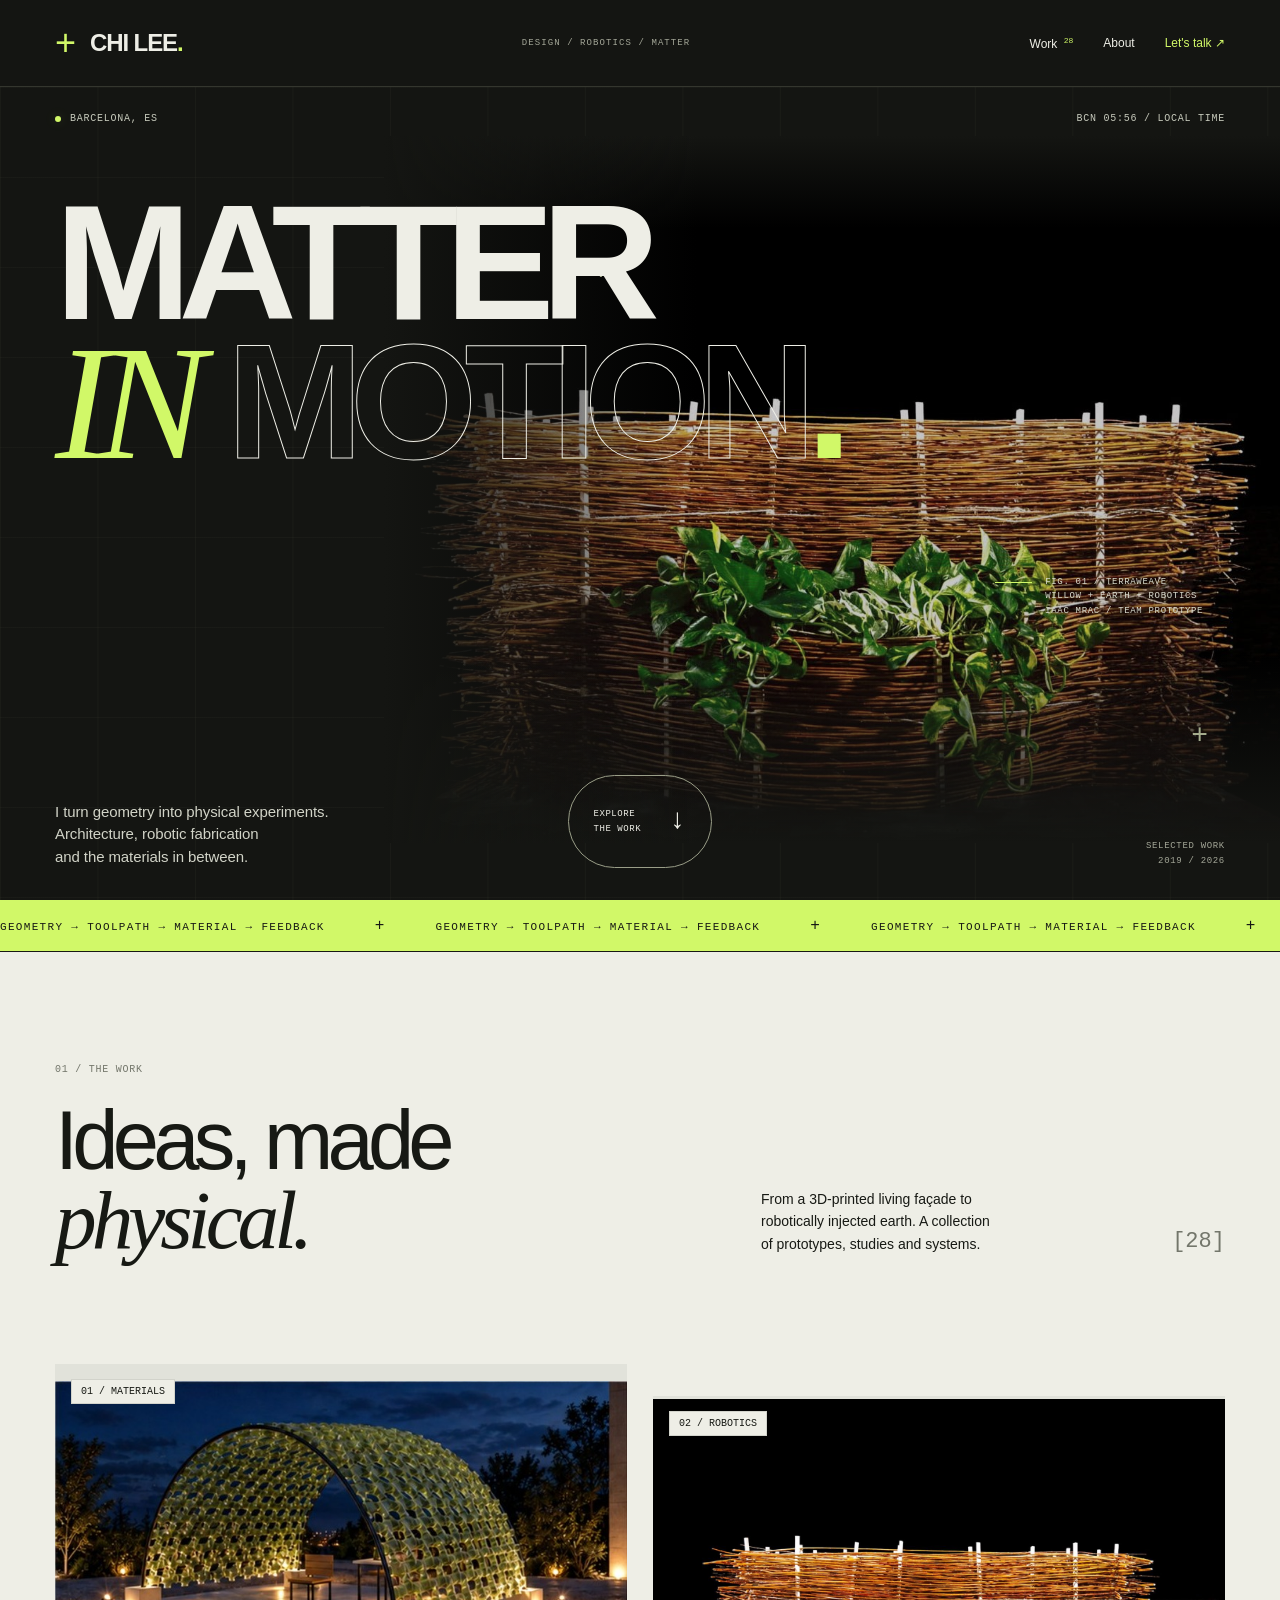
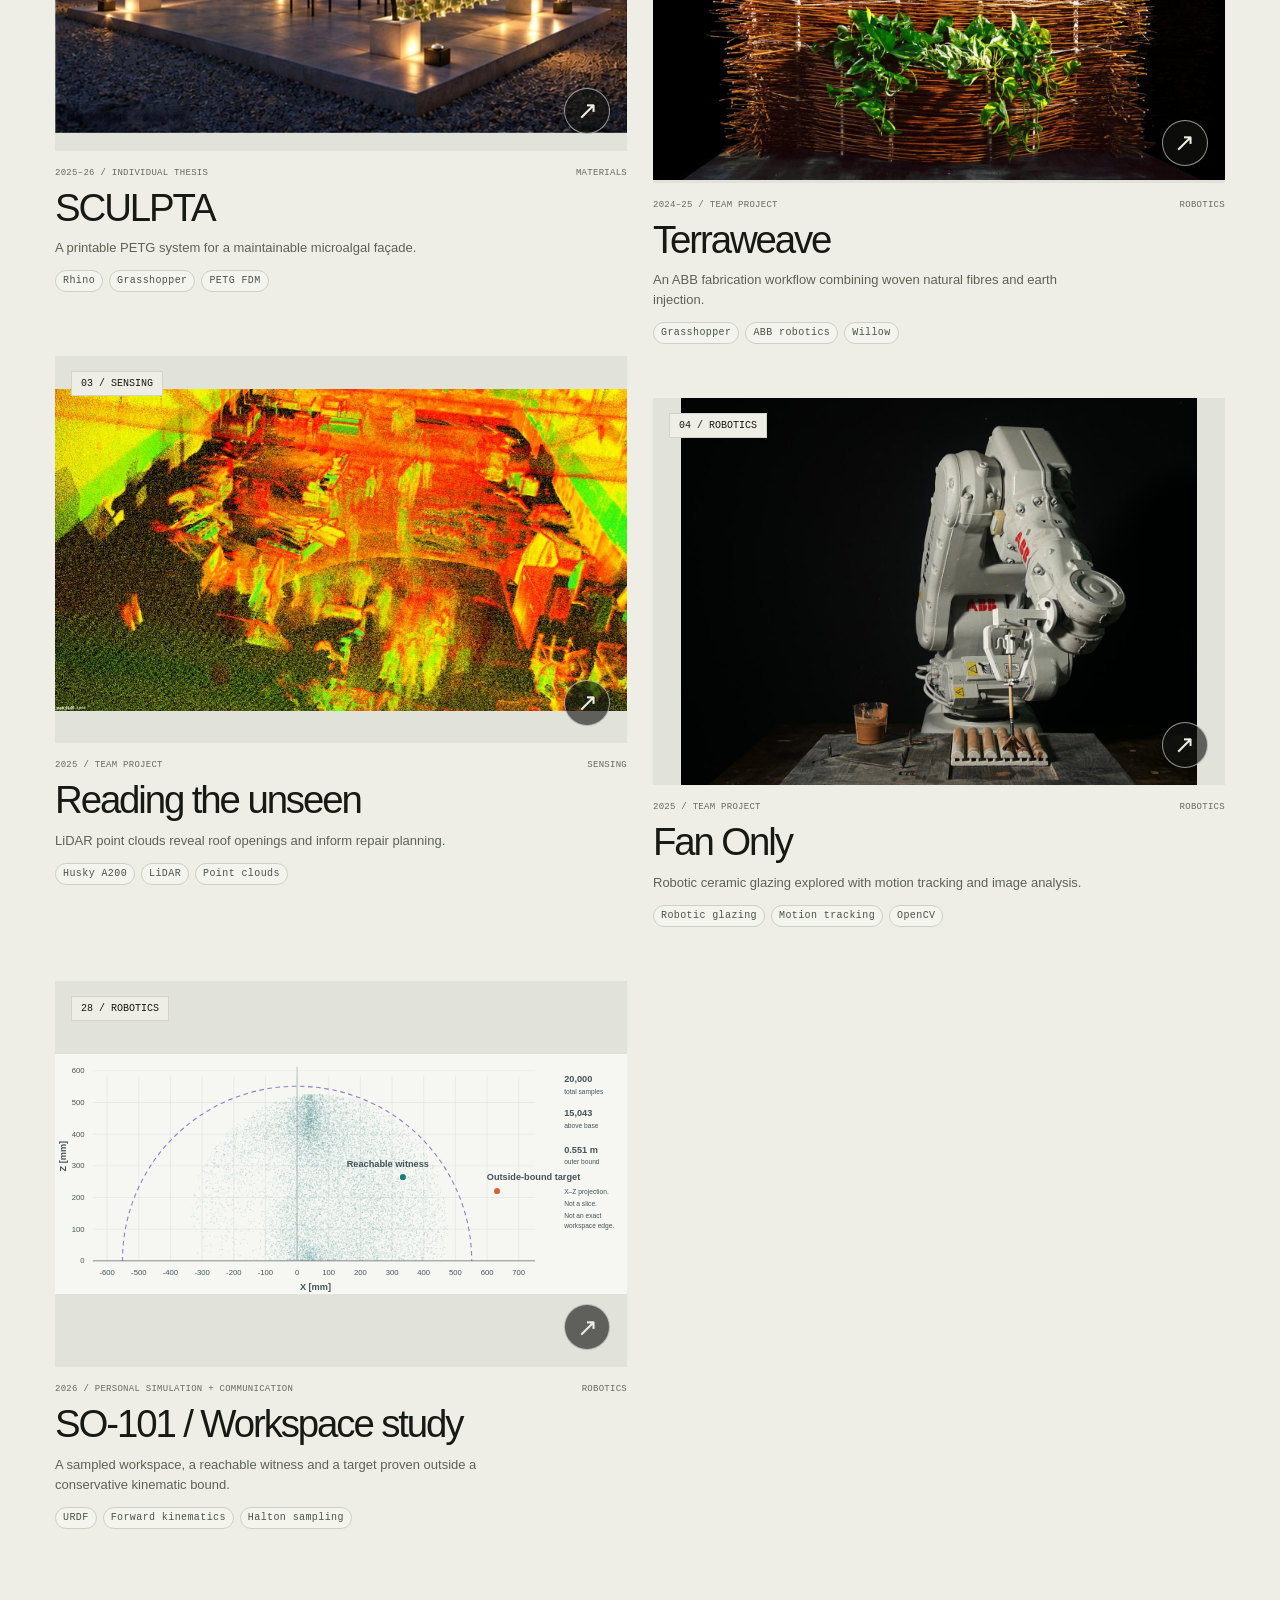
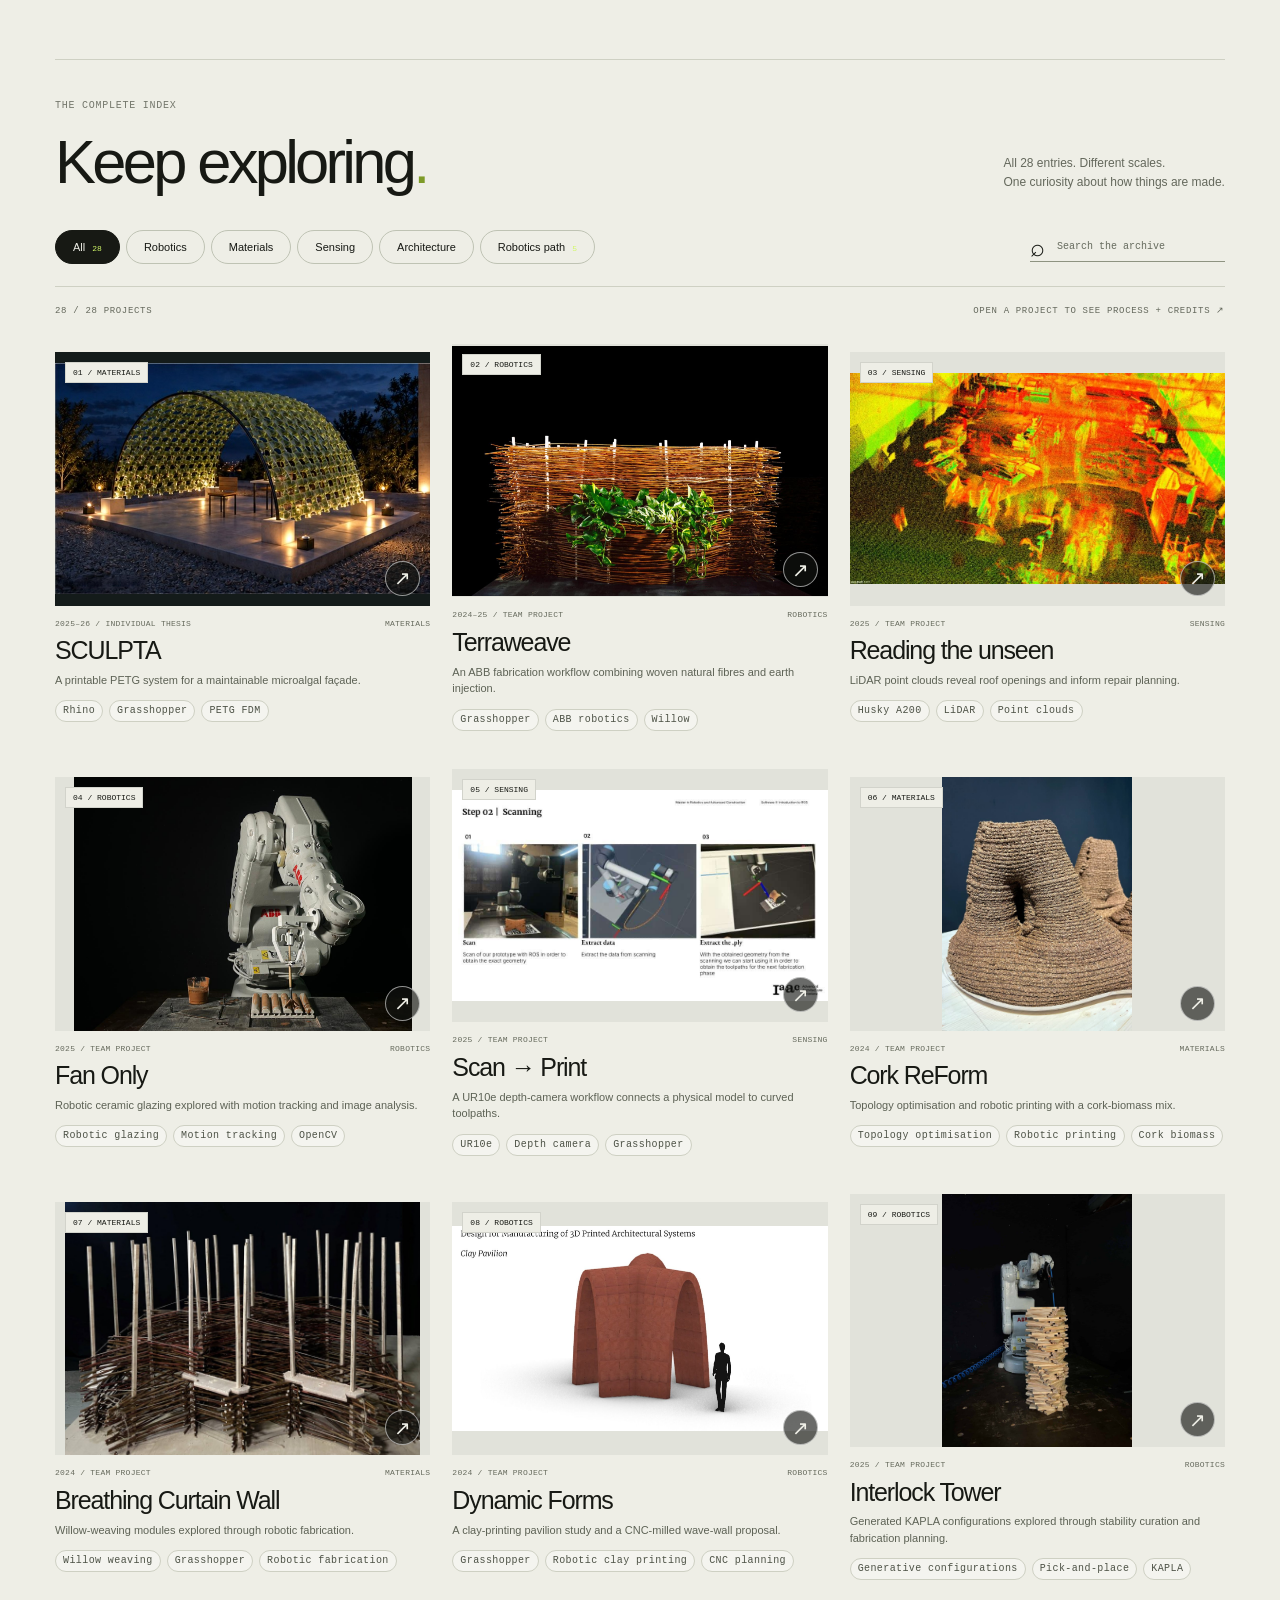
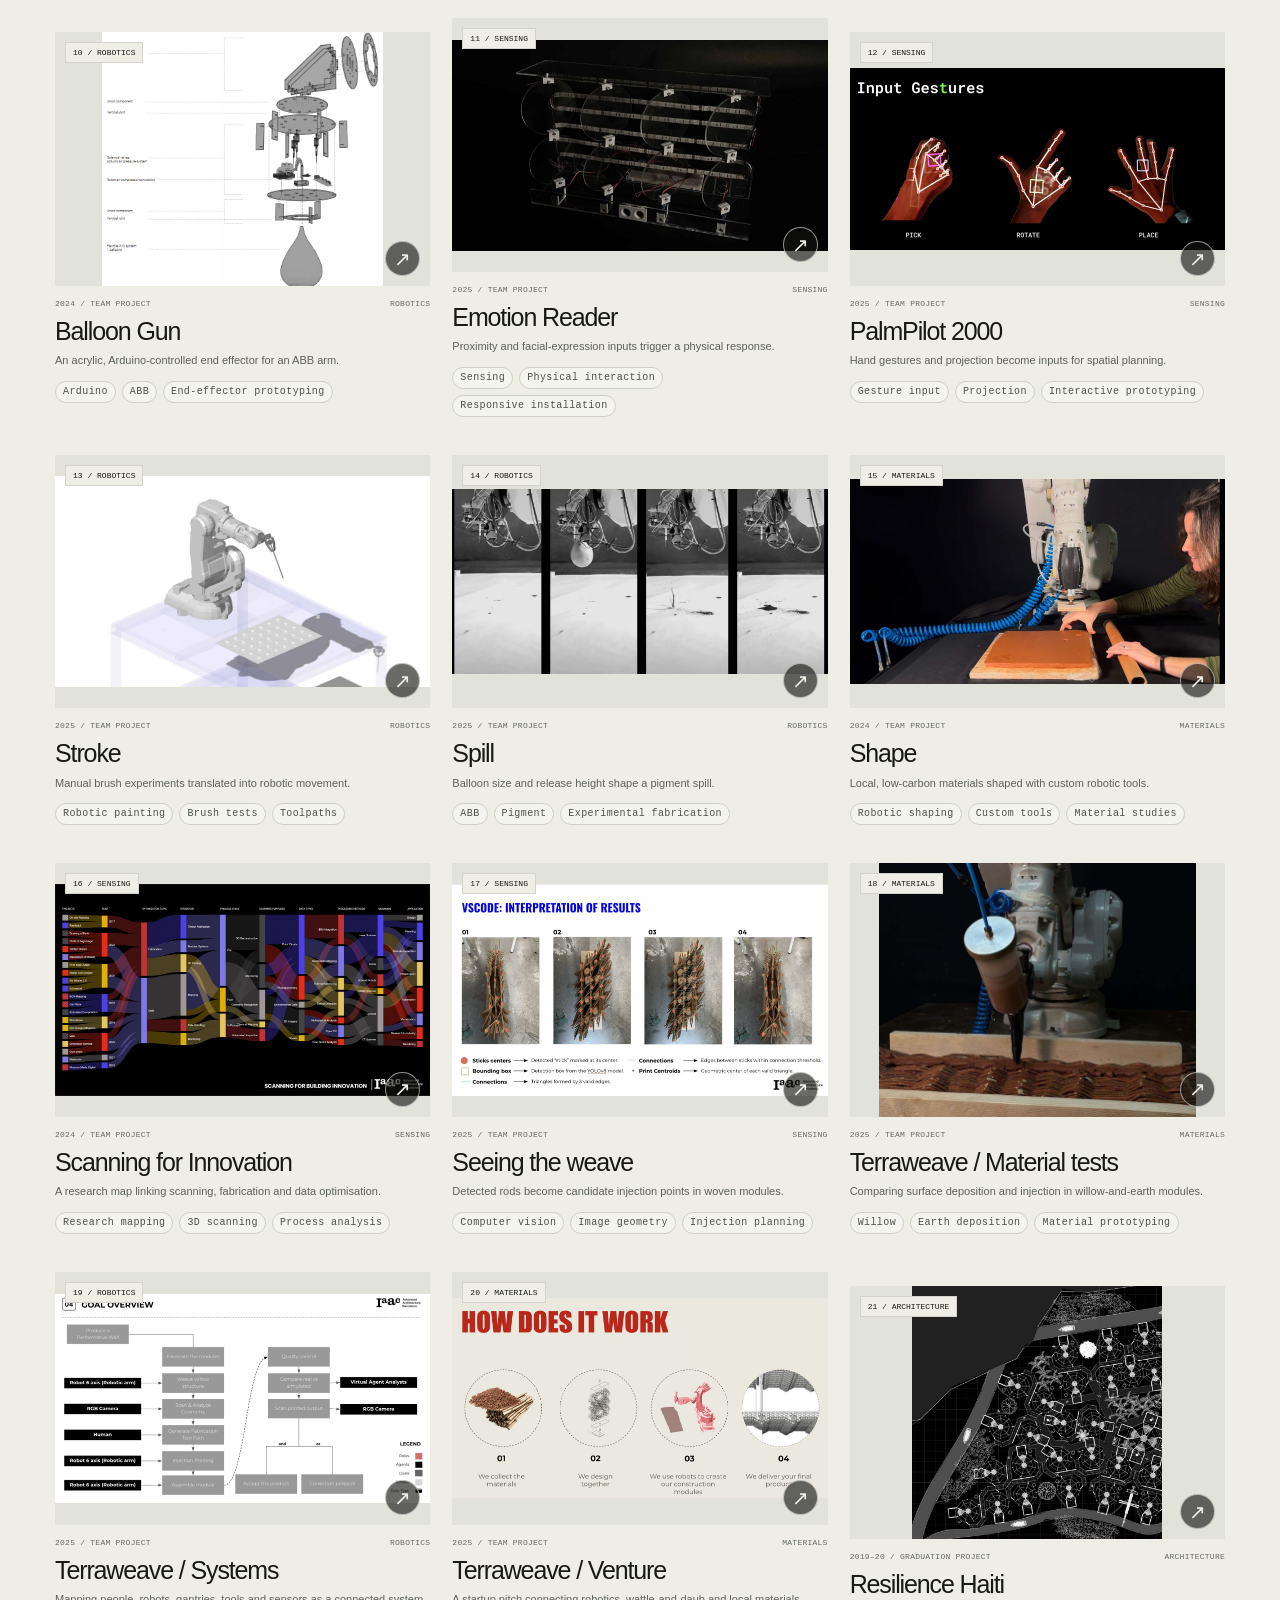
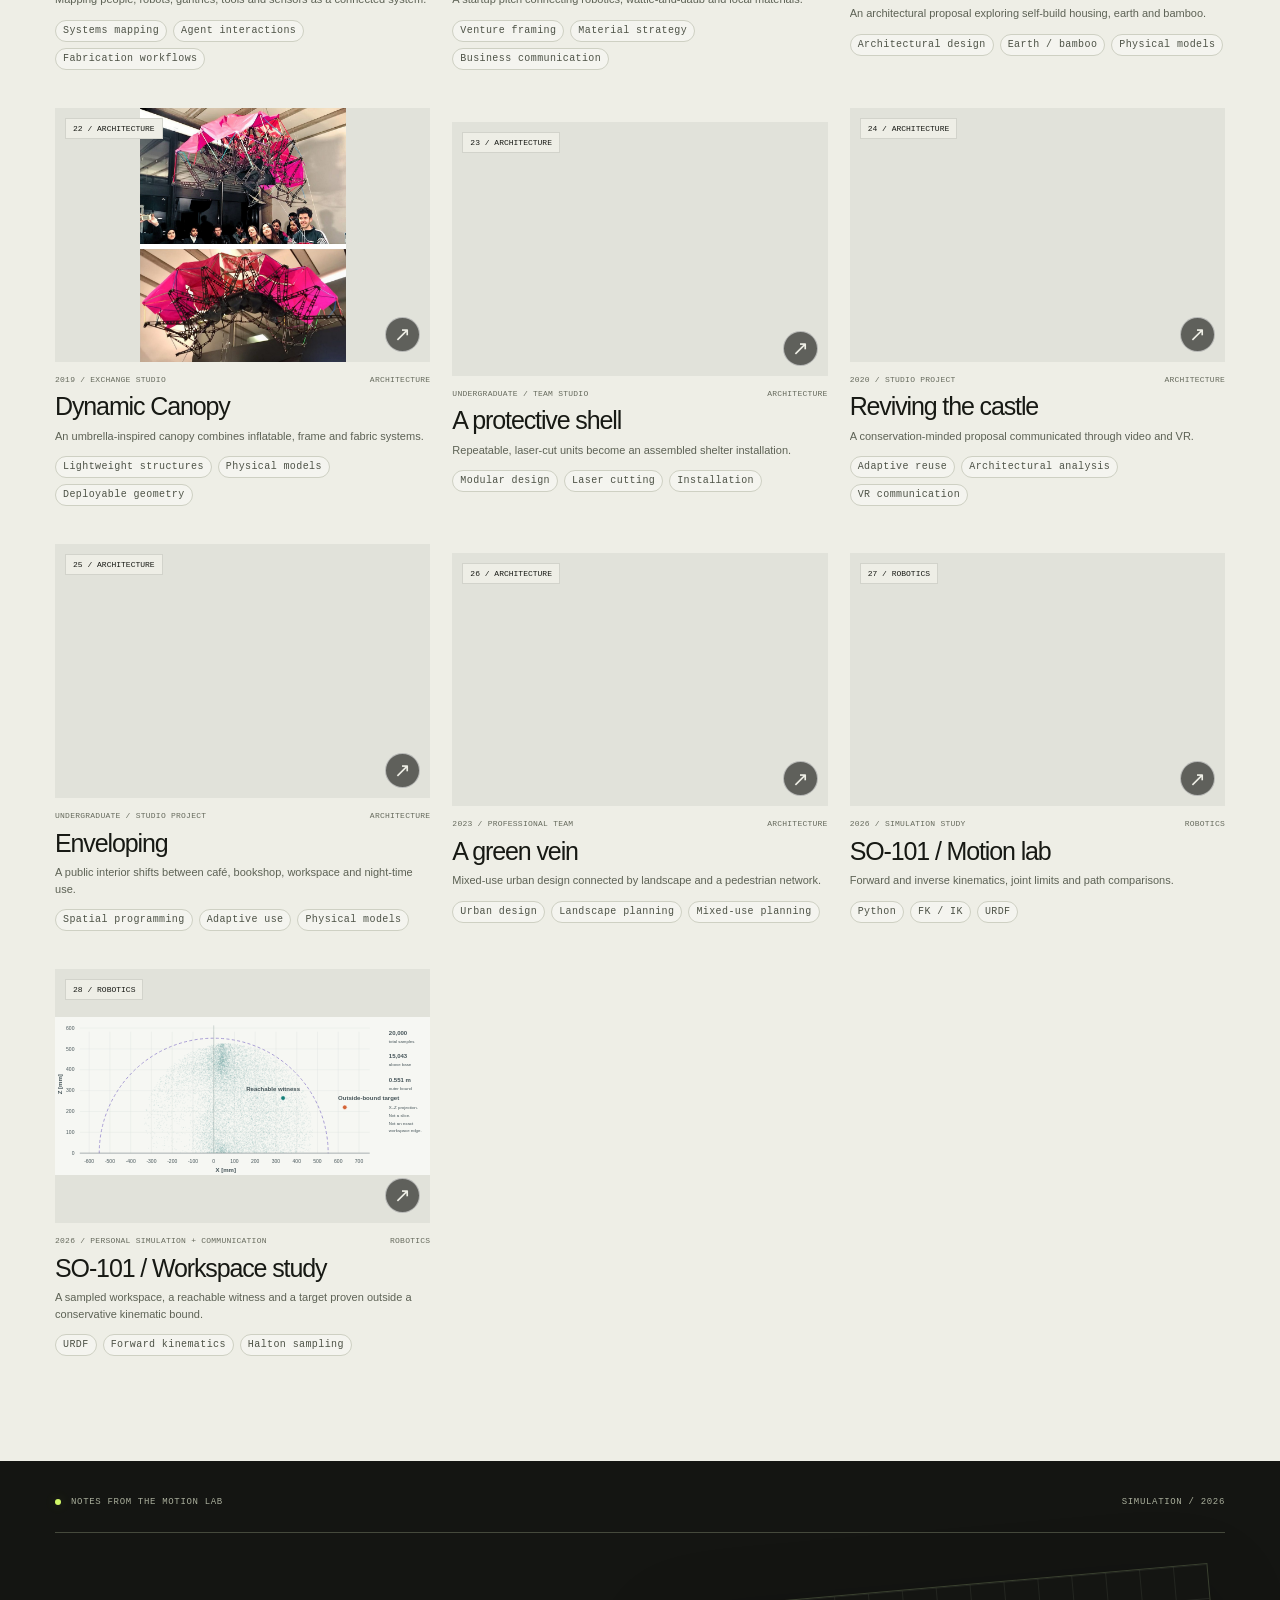
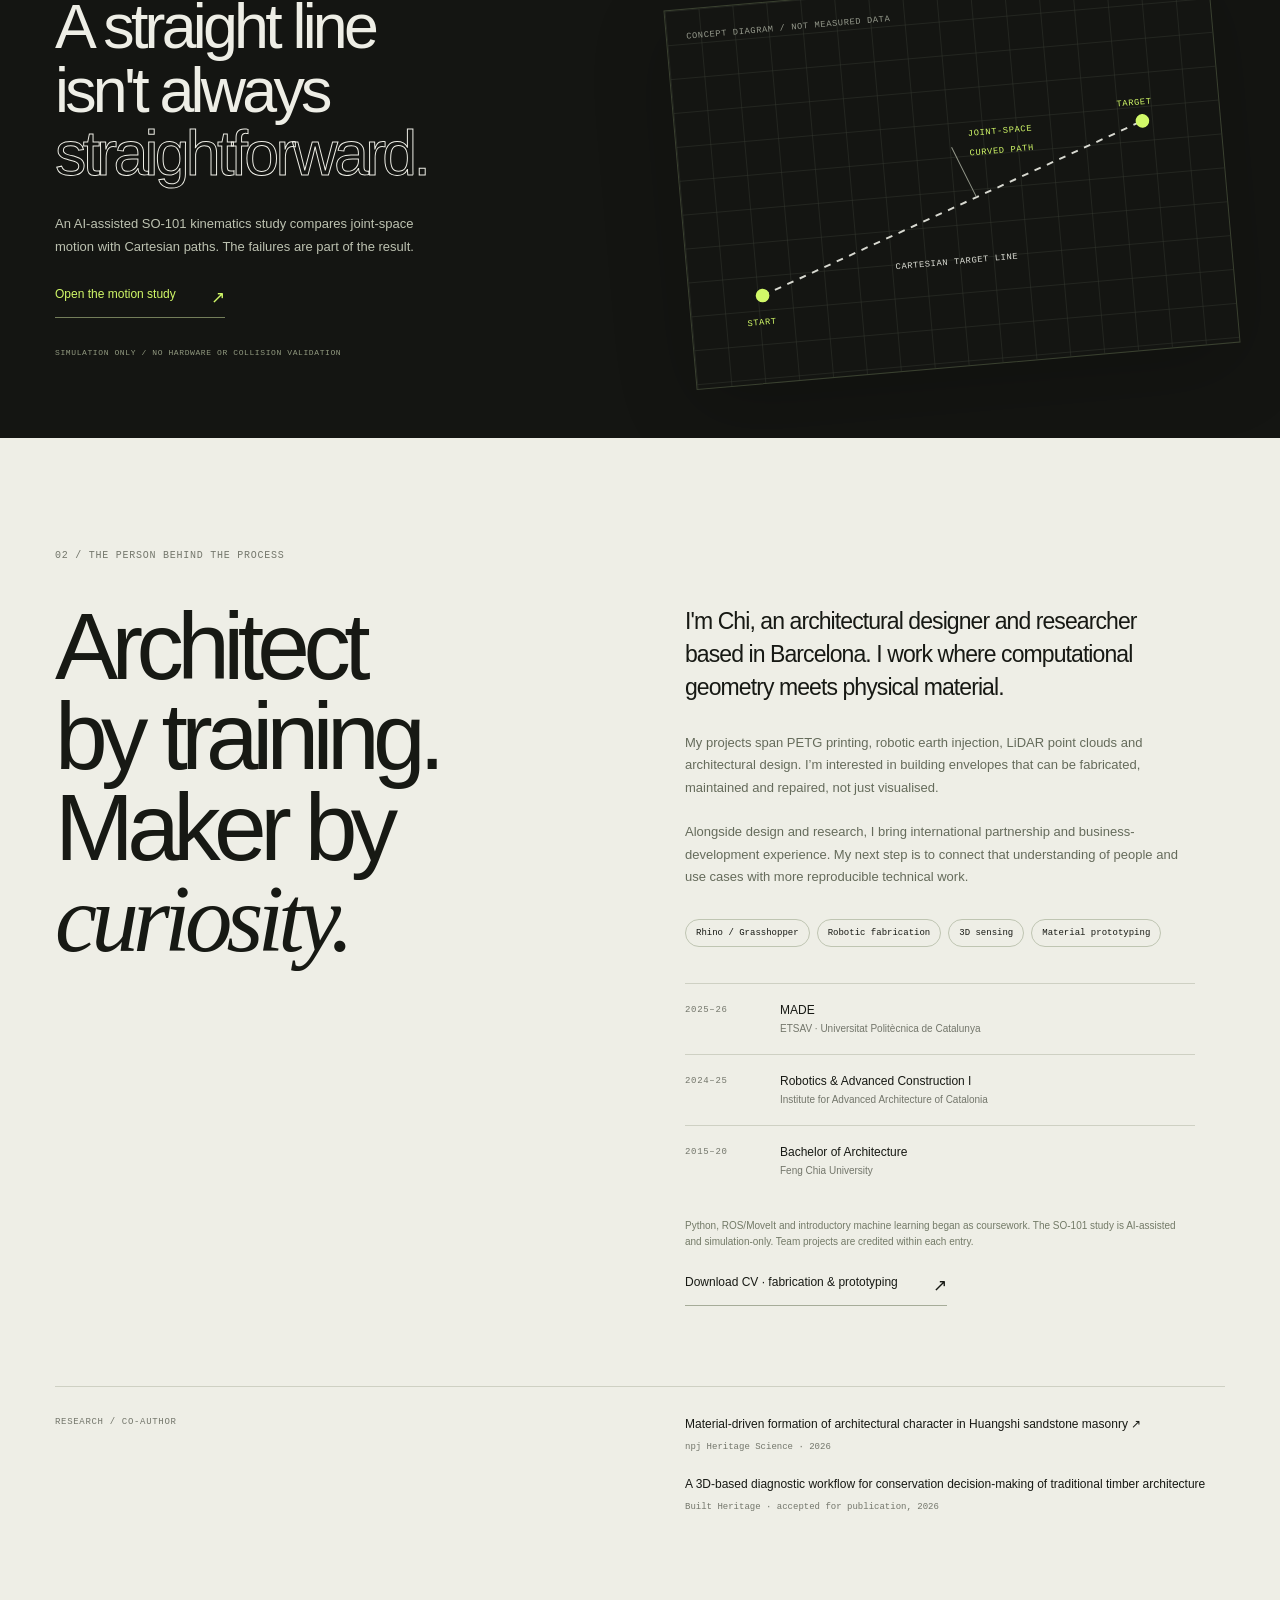
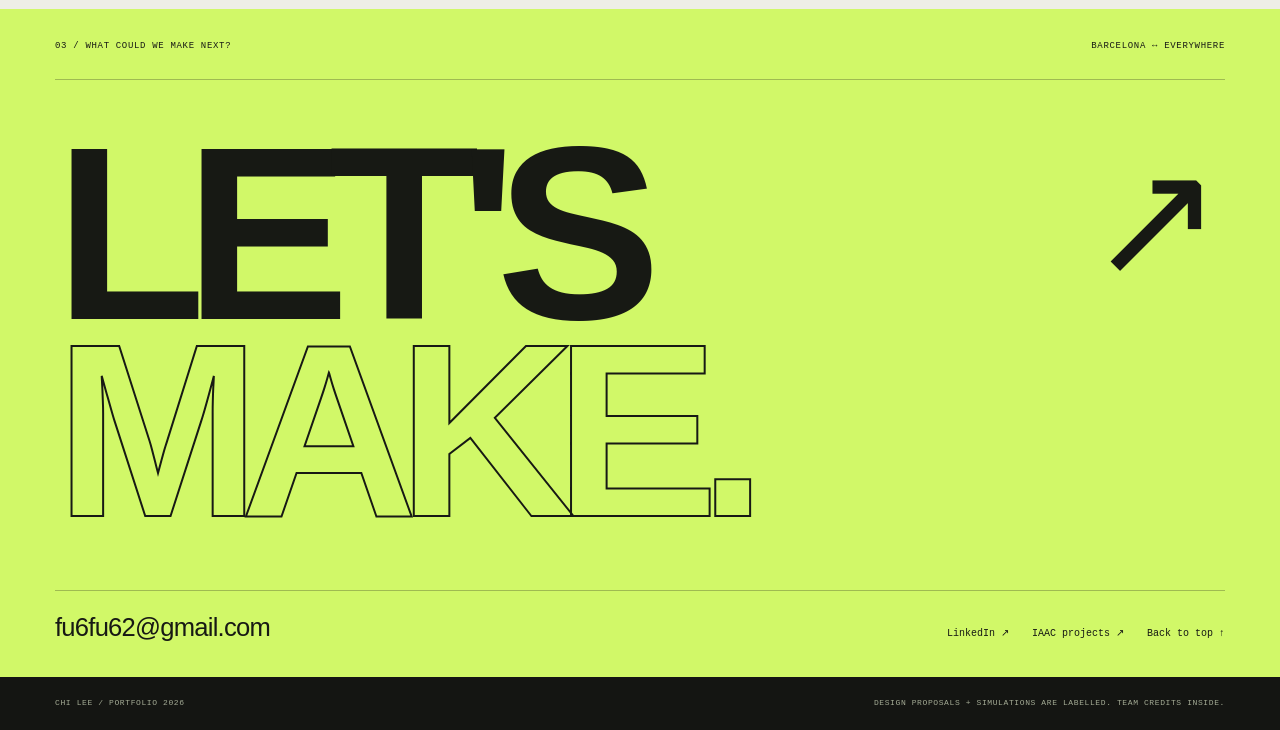
==== commit 16b79ebd: "v11 preview cache-bust" ====
--- a/preview-v11.html
+++ b/preview-v11.html
@@ -7,9 +7,9 @@
 <meta name="description" content="Chi Lee is a Barcelona-based architectural designer and researcher working across robotic fabrication, computational design, 3D sensing and material experiments.">
 <title>Chi Lee | Matter in Motion</title>
 <link rel="icon" href="assets/favicon.svg" type="image/svg+xml">
-<link rel="stylesheet" href="style-v11.css">
-<script src="projects.js" defer></script>
-<script src="app-v11.js" defer></script>
+<link rel="stylesheet" href="style-v11.css?v1794511616552">
+<script src="projects.js?v1794511616552" defer></script>
+<script src="app-v11.js?v1794511616552" defer></script>
 </head>
 <body>
 <a class="skip" href="#work">Skip to projects</a>
